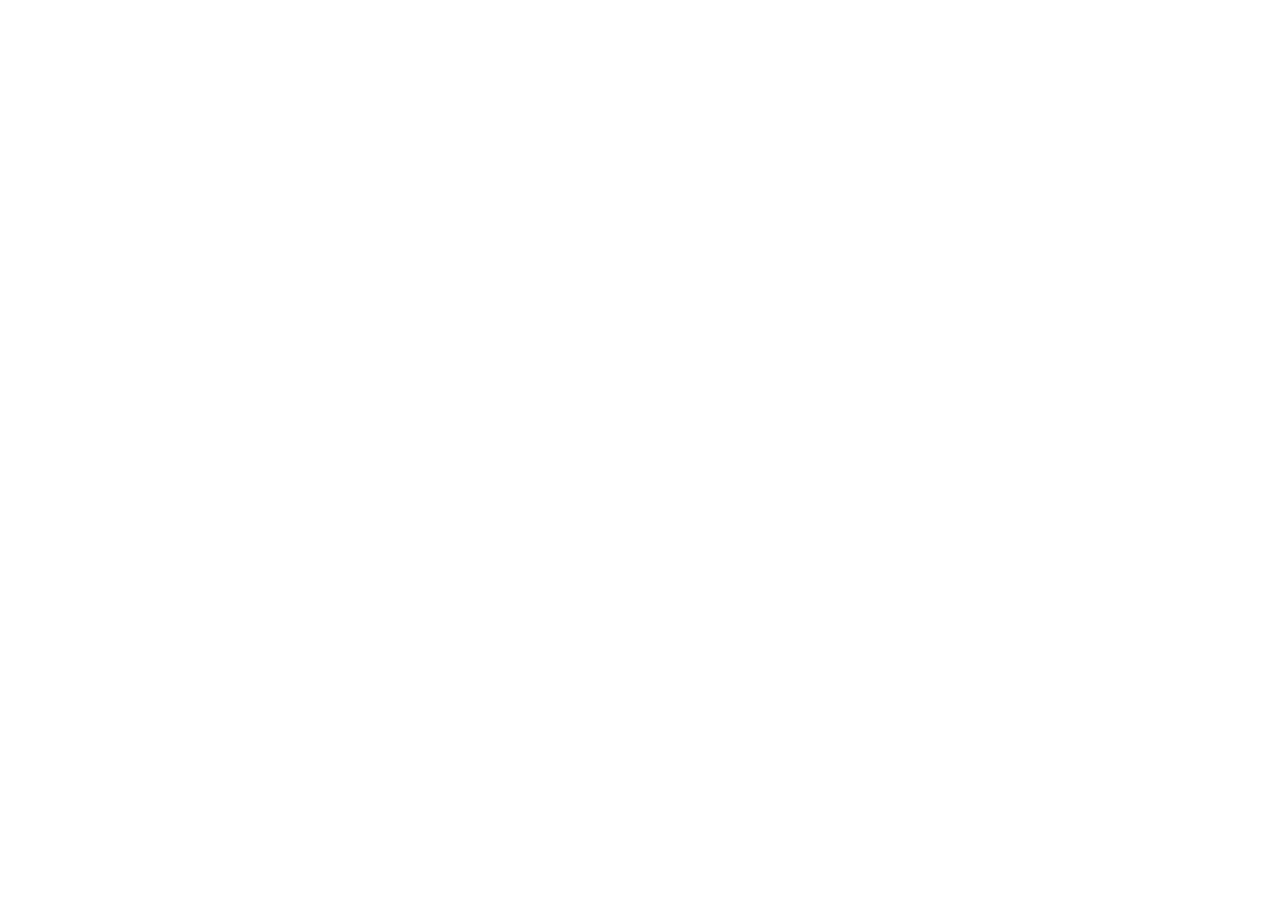
==== index.html @ 8c7d2dc7 "Initial commit" ====
<!DOCTYPE html>
<html lang="ru">
<head>
  <meta charset="UTF-8">
  <meta name="viewport" content="width=device-width, initial-scale=1.0">
  <title>Научиться учиться</title>
</head>
<body>
  <div class="page">

  </div>
</body>
</html>
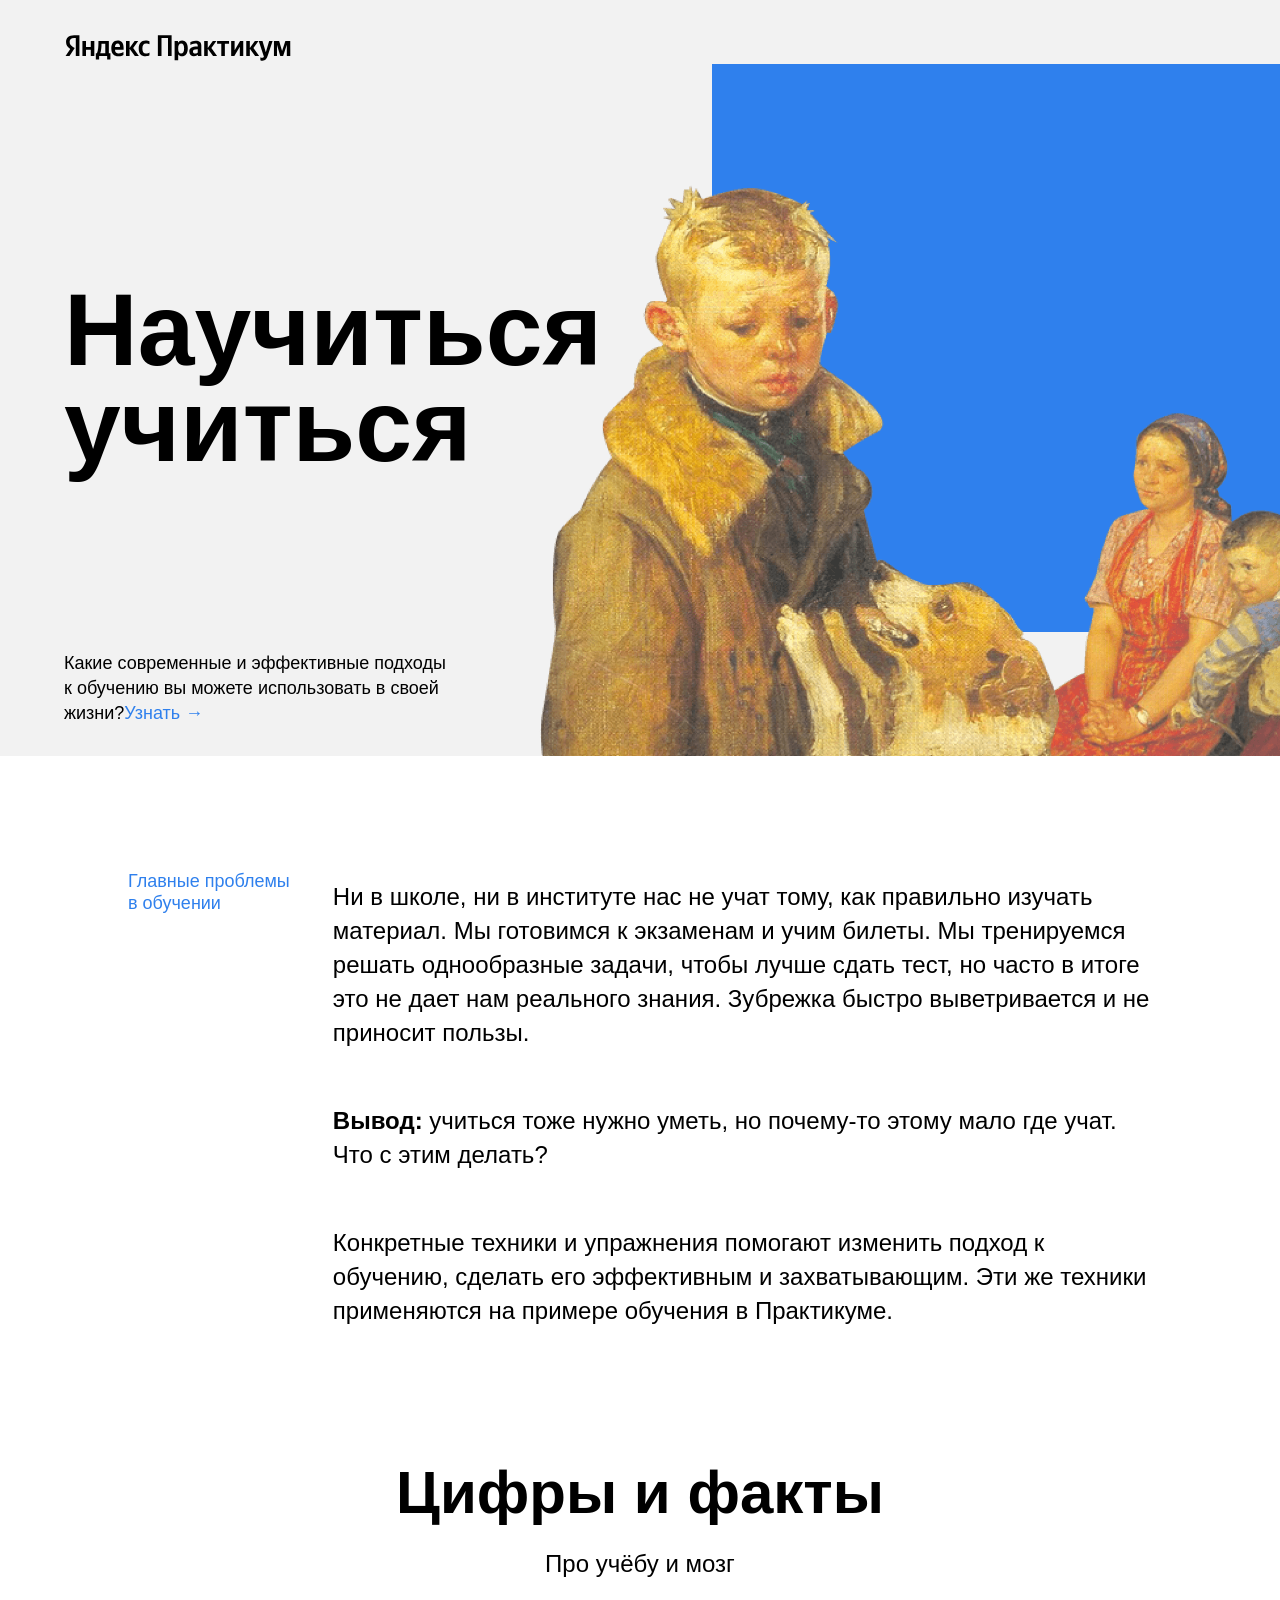
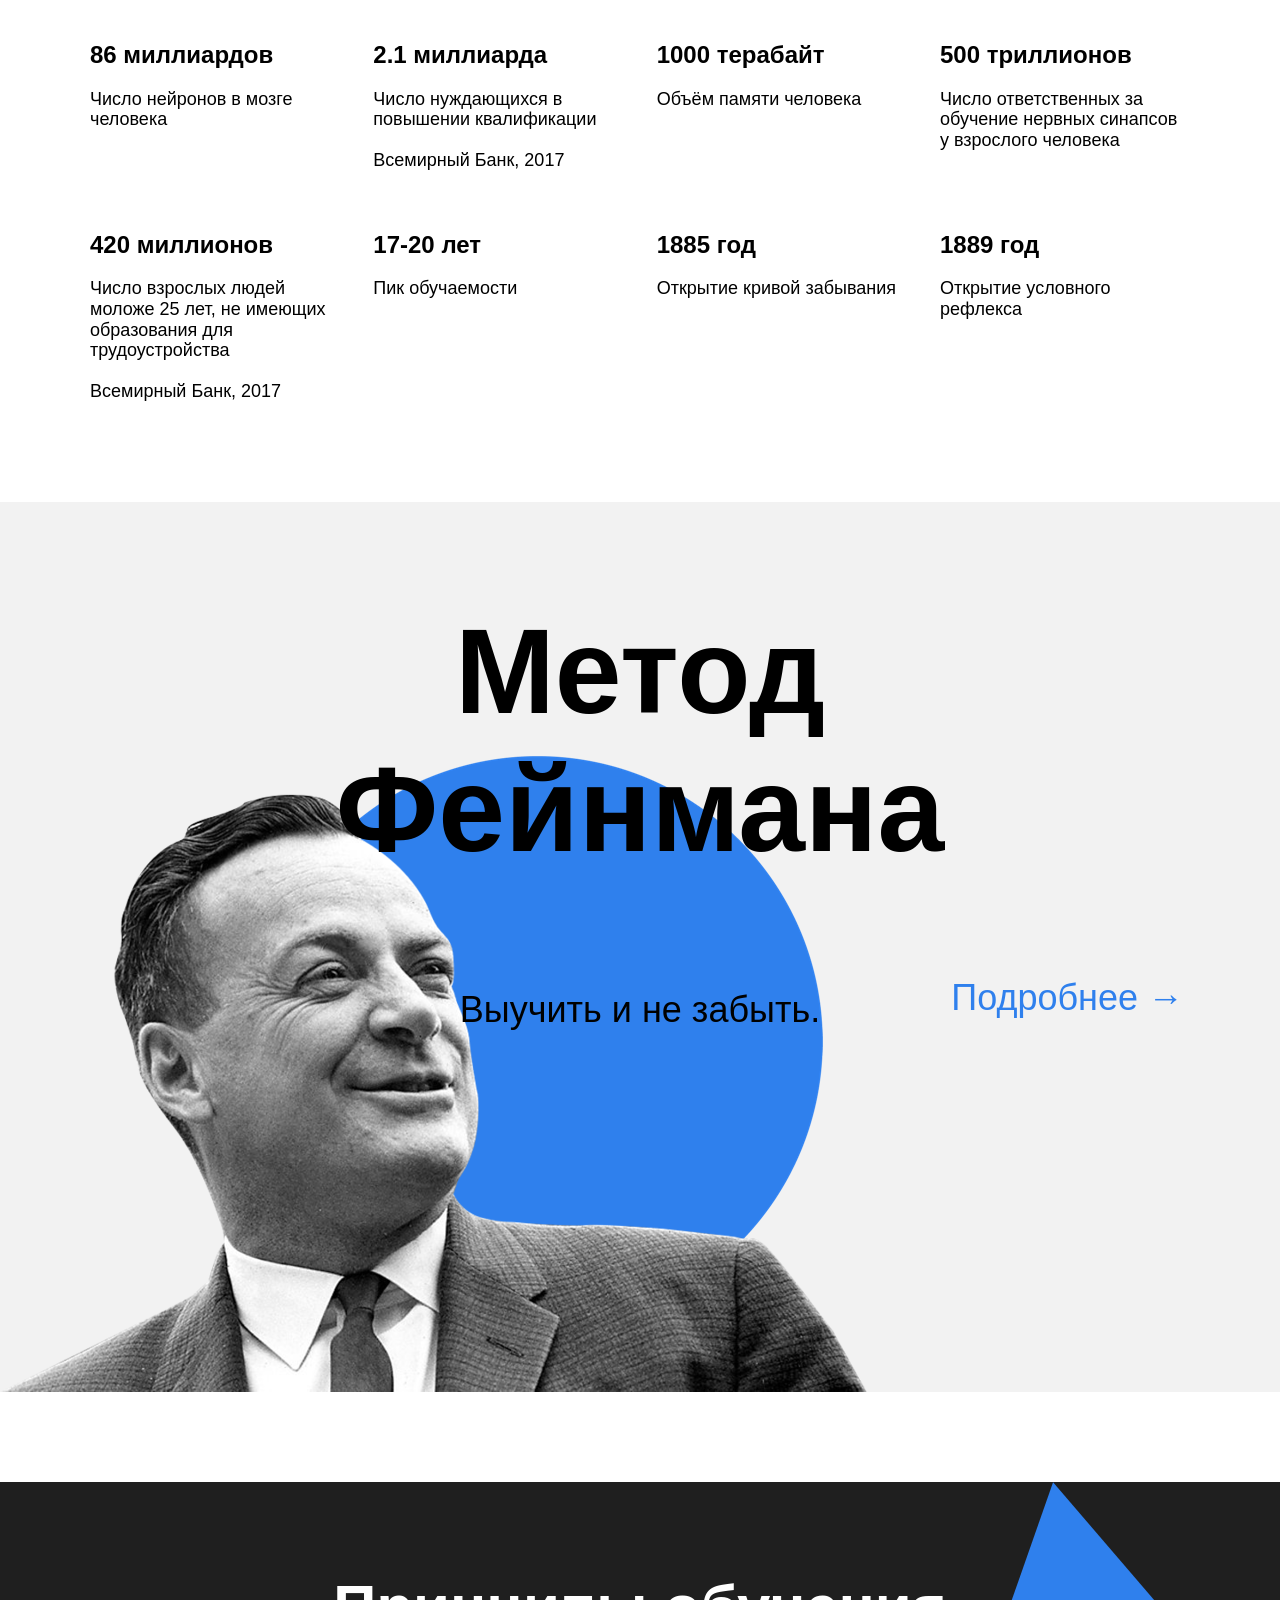
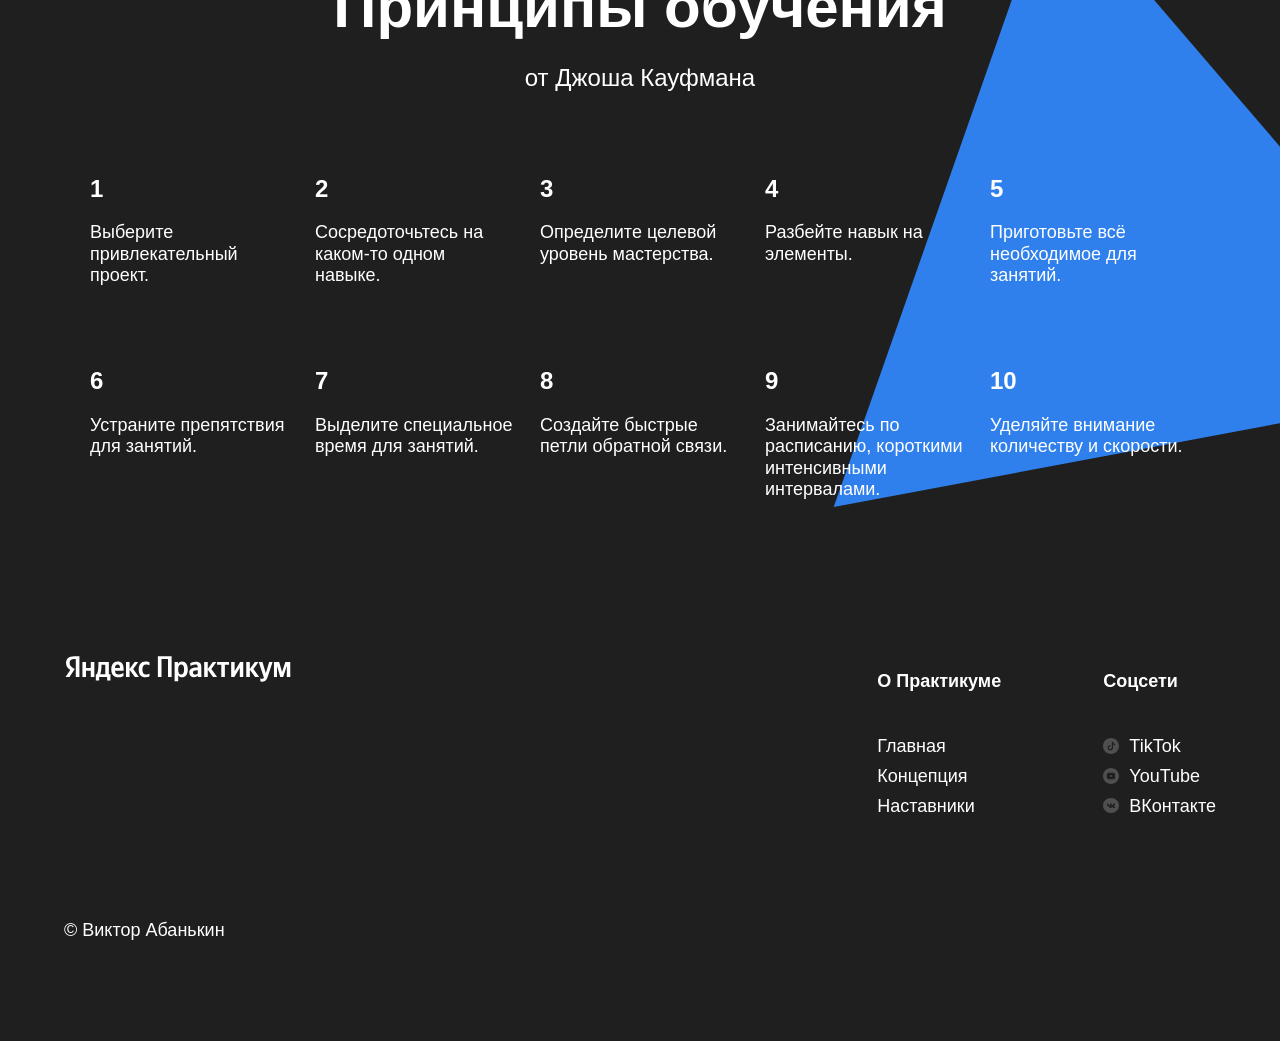
==== commit 2a86cf09: "Project_1" ====
--- a/index.html
+++ b/index.html
@@ -3,11 +3,157 @@
 <head>
   <meta charset="UTF-8">
   <meta name="viewport" content="width=device-width, initial-scale=1.0">
+  <link rel="stylesheet" href="./styles/style.css">
+  <link rel="stylesheet" href="./styles/normalize.css">
   <title>Научиться учиться</title>
 </head>
 <body>
   <div class="page">
-
+    <header class="header">
+      <img class="logo logo__place_header" src="./images/logo_place_header.svg" alt="Яндекс Практикум">
+      <h1 class="header__title"> Научиться учиться</h1>
+      <p class="header__subtitle">Какие современные и эффективные подходы к обучению вы можете использовать в своей жизни?
+      <a class="header__link" href="https://symbl.cc/ru/2192/">Узнать <span>&rarr;</span></a></p>
+      <img class="header__main-illustration" src="./images/header-image.png" alt="Иллюстрация">
+      <div class="header__square-pic"></div>
+    </header>
+    <main class="content">
+      <section class="description">
+        <div class="two-columns">
+          <h2 class="two-columns__brief">Главные проблемы в обучении</h2>
+          <div class="two-columns__main-text">
+            <p class="two-columns__paragraph">Ни в школе, ни в институте нас не учат тому, как правильно изучать материал.
+            Мы готовимся к экзаменам и учим билеты. Мы тренируемся решать однообразные задачи, чтобы лучше сдать тест,
+            но часто в итоге это не дает нам реального знания. Зубрежка быстро выветривается и не приносит пользы.
+            </p>
+            <p class="two-columns__paragraph"><span class="two-columns__span">Вывод:</span> учиться тоже нужно уметь, но
+              почему-то этому мало где учат. Что с этим делать?
+            </p>
+            <p class="two-columns__paragraph">Конкретные техники и упражнения помогают изменить подход к обучению,
+              сделать его эффективным и захватывающим. Эти же техники применяются на примере обучения в Практикуме.
+            </p>
+          </div>
+      </div>
+      </section>
+      <section class="digits">
+          <h2 class="section__title">Цифры и факты</h2>
+          <p class="section__subtitle">Про учёбу и мозг</p>
+          <ul class="table">
+            <li class="table__cell">
+              <h3 class="table__heading">86 миллиардов</h3>
+              <p class="table__text">Число нейронов в мозге человека</p>
+            </li>
+            <li class="table__cell">
+              <h3 class="table__heading">2.1 миллиарда</h3>
+              <p class="table__text">Число нуждающихся в повышении квалификации</p>
+              <p class="table__text">Всемирный Банк, 2017</p>
+            </li>
+            <li class="table__cell">
+              <h3 class="table__heading">1000 терабайт</h3>
+              <p class="table__text">Объём памяти человека</p>
+            </li>
+            <li class="table__cell">
+              <h3 class="table__heading">500 триллионов</h3>
+              <p class="table__text">Число ответственных за обучение нервных синапсов у взрослого человека</p>
+            </li>
+            <li class="table__cell">
+              <h3 class="table__heading">420 миллионов</h3>
+              <p class="table__text">Число взрослых людей моложе 25 лет, не имеющих образования для трудоустройства</p>
+              <p class="table__text">Всемирный Банк, 2017</p>
+            </li>
+            <li class="table__cell">
+              <h3 class="table__heading">17-20 лет</h3>
+              <p class="table__text">Пик обучаемости</p>
+            </li>
+            <li class="table__cell">
+              <h3 class="table__heading">1885 год</h3>
+              <p class="table__text">Открытие кривой забывания</p>
+            </li>
+            <li class="table__cell">
+              <h3 class="table__heading">1889 год</h3>
+              <p class="table__text">Открытие условного рефлекса</p>
+            </li>
+          </ul>
+        </section>
+      <section class="feynman">
+        <h2 class="feynman__title">Метод Фейнмана</h2>
+        <p class="feynman__subtitle">Выучить и не забыть.</p>
+        <a class="feynman__link" href="https://symbl.cc/ru/2192/">Подробнее <span>&rarr;</span></a>
+      </section>
+      <section class="kaufman">
+        <h2 class="section-title section-title__theme_dark">Принципы обучения</h2>
+        <p class="section-subtitle section-subtitle__theme_dark">от Джоша Кауфмана</p>
+      <ul class="table table__theme_dark">
+        <li class="table__cell table__cell_theme_dark">
+          <h4 class="table__heading table__heading_theme_dark">1</h4>
+          <p class="table__text table__text_theme_dark">Выберите привлекательный проект.</p>
+        </li>
+        <li class="table__cell table__cell_theme_dark">
+          <h4 class="table__heading table__heading_theme_dark">2</h4>
+          <p class="table__text table__text_theme_dark">Сосредоточьтесь на каком-то одном навыке.</p>
+        </li>
+        <li class="table__cell table__cell_theme_dark">
+          <h4 class="table__heading table__heading_theme_dark">3</h4>
+          <p class="table__text table__text_theme_dark">Определите целевой уровень мастерства.</p>
+        </li>
+        <li class="table__cell table__cell_theme_dark">
+          <h4 class="table__heading table__heading_theme_dark">4</h4>
+          <p class="table__text table__text_theme_dark">Разбейте навык на элементы.</p>
+        </li>
+        <li class="table__cell table__cell_theme_dark">
+          <h4 class="table__heading table__heading_theme_dark">5</h4>
+          <p class="table__text table__text_theme_dark">Приготовьте всё необходимое для занятий.</p>
+        </li>
+        <li class="tabtable__cellle table__cell_theme_dark">
+          <h4 class="table__heading table__heading_theme_dark">6</h4>
+          <p class="table__text table__text_theme_dark">Устраните препятствия для занятий.</p>
+        </li>
+        <li class="table__cell table__cell_theme_dark">
+          <h4 class="table__heading table__heading_theme_dark">7</h4>
+          <p class="table__text table__text_theme_dark">Выделите специальное время для занятий.</p>
+        </li>
+        <li class="table__cell table__cell_theme_dark">
+          <h4 class="table__heading table__heading_theme_dark">8</h4>
+          <p class="table__text table__text_theme_dark">Создайте быстрые петли обратной связи.</p>
+        </li>
+        <li class="table__cell table__cell_theme_dark">
+          <h4 class="table__heading table__heading_theme_dark">9</h4>
+          <p class="table__text table__text_theme_dark">Занимайтесь по расписанию, короткими интенсивными интервалами.</p>
+        </li>
+        <li class="table__cell table__cell_theme_dark">
+          <h4 class="table__heading table__heading_theme_dark">10</h4>
+          <p class="table__text table__text_theme_dark">Уделяйте внимание количеству и скорости.</p>
+        </li>
+      </ul>
+        <div class="kaufman__triangle"></div>
+      </section>
+    </main>
+    <footer class="footer">
+      <div class="footer__columns">
+       <div class="footer__column footer__column_copyright">
+       <img class="logo logo_place_footer" src="./images/logo_place_footer.svg" alt="Яндекс Практикум">
+       <p class="footer__author">&copy Виктор Абанькин</p></div>
+       <div class="footer__column footer__column_content_info">
+        <h2 class="footer__column-heading">О Практикуме</h2>
+        <nav class="footer__column-links">
+          <a class="footer__column-link" href="#">Главная</a>
+          <a class="footer__column-link" href="#">Концепция</a>
+          <a class="footer__column-link" href="#">Наставники</a>
+        </nav>
+      </div>
+      <div class="footer__column footer__column_content_social">
+        <h2 class="footer__column-heading">Соцсети</h2>
+        <nav class="footer__column-links">
+          <a class="footer__column-link" href="https://www.tiktok.com">
+          <img class="footer__social-icon" src="./tiktok-icon.svg" alt="ТикТок">TikTok</a>
+          <a class="footer__column-link" href="https://www.youtube.com">
+          <img class="footer__social-icon" src="./youtube-icon.svg" alt="Ютьуб">YouTube</a>
+          <a class="footer__column-link" href="https://vk.com">
+          <img class="footer__social-icon" src="./images/vk_color_white.svg" alt="ВКонтакте">ВКонтакте</a>
+        </nav>
+      </div>
+    </div>
+    </footer>
   </div>
 </body>
 </html>
--- a/styles/style.css
+++ b/styles/style.css
@@ -0,0 +1,466 @@
+.page {
+  min-width: 1100px;
+  /* мы ещё не умеем делать мобильную версию сайта, */
+  /* поэтому выше установлена минимальная ширина страницы */
+  max-width: 1600px;
+  /* выше установили ограничение по максимальной ширине */
+  margin: 0 auto;
+  /* выше для экранов больше 1600px отцентрировали весь контент */
+  font-family: 'Helvetica Neue', Arial, sans-serif;
+
+}
+
+/* Header */
+
+.header {
+  height: 100vh;
+  min-height: 600px;
+  max-height: 756px;
+  /* выше установили ограничения для секции */
+  background-color: #f2f2f2;
+  color: #000000;
+  position: relative;
+  display: flex;
+  align-items: center;
+  overflow: hidden;
+
+}
+
+.logo {
+  left: 64px;
+  height: 32px;
+  width: 228px;
+}
+
+/* выше элемент использовали для футера и хедера */
+
+.logo__place_header {
+  position: absolute;
+  top: 30px;
+
+}
+
+.header__title {
+  line-height: 96px;
+  width: 730px;
+  margin-left: 64px;
+  font-size: 102px;
+  font-weight: 600;
+
+
+}
+
+.header__subtitle {
+  line-height: 25px;
+  width: 388px;
+  position: absolute;
+  left: 64px;
+  margin: 0;
+  bottom: 30px;
+  font-size: 18px;
+  font-weight: normal;
+
+}
+
+.header__link {
+  position: absolute;
+  line-height: 25px;
+  font-size: 18px;
+  font-weight: normal;
+  text-decoration: none;
+  color: #2f80ed;
+
+}
+
+
+.header__main-illustration {
+  position: absolute;
+  height: 608px;
+  width: 765px;
+  bottom: 0;
+  right: 0;
+  z-index: 2;
+
+}
+
+/* ниже мы привели пример двух селекторов, чтобы вы вспомнили запись элемента */
+
+.header__square-pic {
+  position: absolute;
+  height: 568px;
+  width: 568px;
+  background-color:#2f80ed;
+  right: 0;
+  bottom: 0;
+  top: 64px;
+
+}
+
+.content {
+  min-height: 784px;
+
+}
+
+/* Section_description */
+
+.description {
+  display: flex;
+  flex-wrap: wrap;
+  justify-content: center;
+  margin-top: 100px;
+
+}
+
+.two-columns {
+  display: flex;
+  flex-direction: row;
+  width: 80%;
+  justify-content: space-between;
+
+}
+
+.two-columns__brief {
+  display: flex;
+  width: 175px;
+  color: #2f80ed;
+  font-size: 18px;
+  line-height: 1.2;
+  font-weight: normal;
+
+}
+
+.two-columns__main-text {
+  display: flex;
+  width: 80%;
+  flex-direction: column;
+
+}
+
+.two-columns__paragraph {
+  font-size: 24px;
+  line-height: 34px;
+  font-weight: normal;
+  margin-bottom: 30px;
+
+}
+
+.two-columns__span {
+  font-weight: 600;
+
+}
+
+/* Section_digits */
+
+.digits {
+  align-items: center;
+  margin-top: 100px;
+
+}
+
+.section__title {
+  font-size: 60px;
+  line-height: 1.15;
+  font-weight: 600;
+  display: flex;
+  justify-content: center;
+  margin-bottom: 20px;
+  margin: auto;
+  width: 60%;
+  text-align: center;
+
+}
+
+.section__subtitle {
+  justify-content: center;
+  font-size: 24px;
+  line-height: 34px;
+  font-weight: normal;
+  display: flex;
+  margin: 20px auto 0;
+  width: 60%;
+  text-align: center;
+
+}
+
+.table {
+  display: flex;
+  flex-wrap: wrap;
+  width: 1100px;
+  margin: 0 auto;
+  padding: 0;
+  list-style-type: none;
+  justify-content: space-between;
+
+}
+
+.table__cell {
+  width: 250px;
+  margin: 0;
+  margin-top: 60px;
+
+}
+
+.table__heading {
+  font-size: 24px;
+  font-weight: 600;
+  margin-bottom: 20px;
+  margin-top: 0;
+  display: flex;
+  flex-wrap: wrap;
+
+}
+
+.table__text {
+  display: flex;
+  flex-wrap: wrap;
+  margin: 0;
+  font-size: 18px;
+  font-weight: normal;
+  margin-top: 20px;
+
+}
+
+/* Section_digits */
+
+.feynman {
+  display: flex;
+  flex-direction: column;
+  margin-top: 100px;
+  position: relative;
+  background-color: #f2f2f2;
+  height: 890px;
+  background-image: url(../images/feynman.png);
+  background-position: left bottom;
+  background-repeat: no-repeat;
+  background-size: 867px 637px;
+  text-align: center;
+  overflow: hidden;
+
+}
+
+/* Section_digits */
+
+.feynman__title {
+  margin: 100px auto 70px;
+  line-height: 1.15;
+  font-size: 120px;
+  font-weight: 600;
+  width: 648px;
+
+}
+
+.feynman__subtitle {
+  line-height: 51px;
+  font-size: 36px;
+  font-weight: normal;
+
+}
+
+.feynman__link {
+  position: absolute;
+  margin-top: 40px;
+  margin-right: 48px;
+  line-height: 51px;
+  font-size: 36px;
+  font-weight: normal;
+  right: 48px;
+  text-decoration: none;
+  color: #2f80ed;
+  top: 430px;
+
+}
+
+.kaufman {
+  background-color: #1f1f1f;
+  z-index: -2;
+  color: white;
+  position: relative;
+  display: flex;
+  flex-direction: column;
+  margin: 0;
+  overflow: hidden;
+  margin-top: 90px;
+
+}
+
+.section-title__theme_dark {
+  width: 60%;
+  display: flex;
+  font-size: 60px;
+  line-height: 1.15;
+  font-weight: 600;
+  justify-content: center;
+  margin: auto;
+  margin-top: 90px;
+
+}
+
+.section-subtitle__theme_dark {
+  margin-bottom: 80px;
+  width: 60%;
+  justify-content: center;
+  font-size: 24px;
+  line-height: 34px;
+  font-weight: normal;
+  display: flex;
+  margin: 20px auto 0;
+  text-align: center;
+
+}
+
+.table__theme_dark {
+  display: flex;
+  flex-wrap: wrap;
+  justify-content: space-between;
+  list-style-type: none;
+  width: 1100px;
+  margin: 0 auto;
+  padding: 0;
+  margin-bottom: 90px;
+
+}
+
+/* и элемента с модификатором вида ключ-значение */
+
+.table__cell_theme_dark {
+  width: 200px;
+  color: white;
+  margin: 0;
+  margin-top: 80px;
+  flex-wrap: wrap;
+  justify-content: space-between;
+
+}
+
+.table__heading_theme_dark {
+  font-size: 24px;
+  line-height: 1.15;
+  font-weight: 600;
+  margin: 0;
+  display: flex;
+  flex-wrap: wrap;
+
+}
+
+.table__text_theme_dark {
+  display: flex;
+  flex-wrap: wrap;
+  line-height: 1.2;
+  margin: 0;
+  font-size: 18px;
+  font-weight: normal;
+  margin-top: 20px;
+
+}
+
+.kaufman__triangle {
+  position: absolute;
+  right: -210px;
+  background-image: url(../images/kaufman-triangle.svg);
+  background-size: 877px 877px;
+  top: 0;
+  height: 877px;
+  width: 877px;
+  z-index: -1;
+
+}
+
+/* Section_footer */
+
+.footer {
+  display: flex;
+  padding-top: 60px;
+  padding-bottom: 40px;
+  background-color: #1f1f1f;
+  color: white;
+  min-height: 350px;
+
+
+}
+
+.footer__columns {
+  display: flex;
+  width: 90%;
+  margin: 0 auto;
+  justify-content: space-between;
+
+}
+
+
+.footer__column_copyright {
+  display: flex;
+  flex-direction: column;
+  justify-content: space-between;
+  flex-basis: 711px;
+
+}
+
+.logo_place_footer {
+  top: 60px;
+
+}
+
+.footer__author {
+  line-height: 25px;
+  font-size: 18px;
+  font-weight: normal;
+  margin-bottom: 58px;
+
+}
+
+
+.footer__column_content_info {
+display: flex;
+flex-direction: column;
+margin: 0;
+
+}
+
+.footer__column-heading {
+  display: flex;
+  flex-direction: column;
+  line-height: 30px;
+  font-size: 18px;
+  font-weight: 600;
+  text-decoration: none;
+  color: white;
+
+}
+
+
+.footer__column-links {
+  display: flex;
+  flex-direction: column;
+  margin: 20px 0 16px;
+
+}
+
+
+.footer__column_content_social {
+  display: flex;
+  flex-direction: column;
+  margin: 0;
+
+}
+
+
+.footer__column-link {
+  text-decoration: none;
+  color: white;
+  display: flex;
+  line-height: 30px;
+  font-size: 18px;
+  font-weight: normal;
+  margin: 0;
+
+}
+
+.footer__social-icon {
+  margin: 0;
+  margin-right: 10px;
+
+}
+
+
+
+
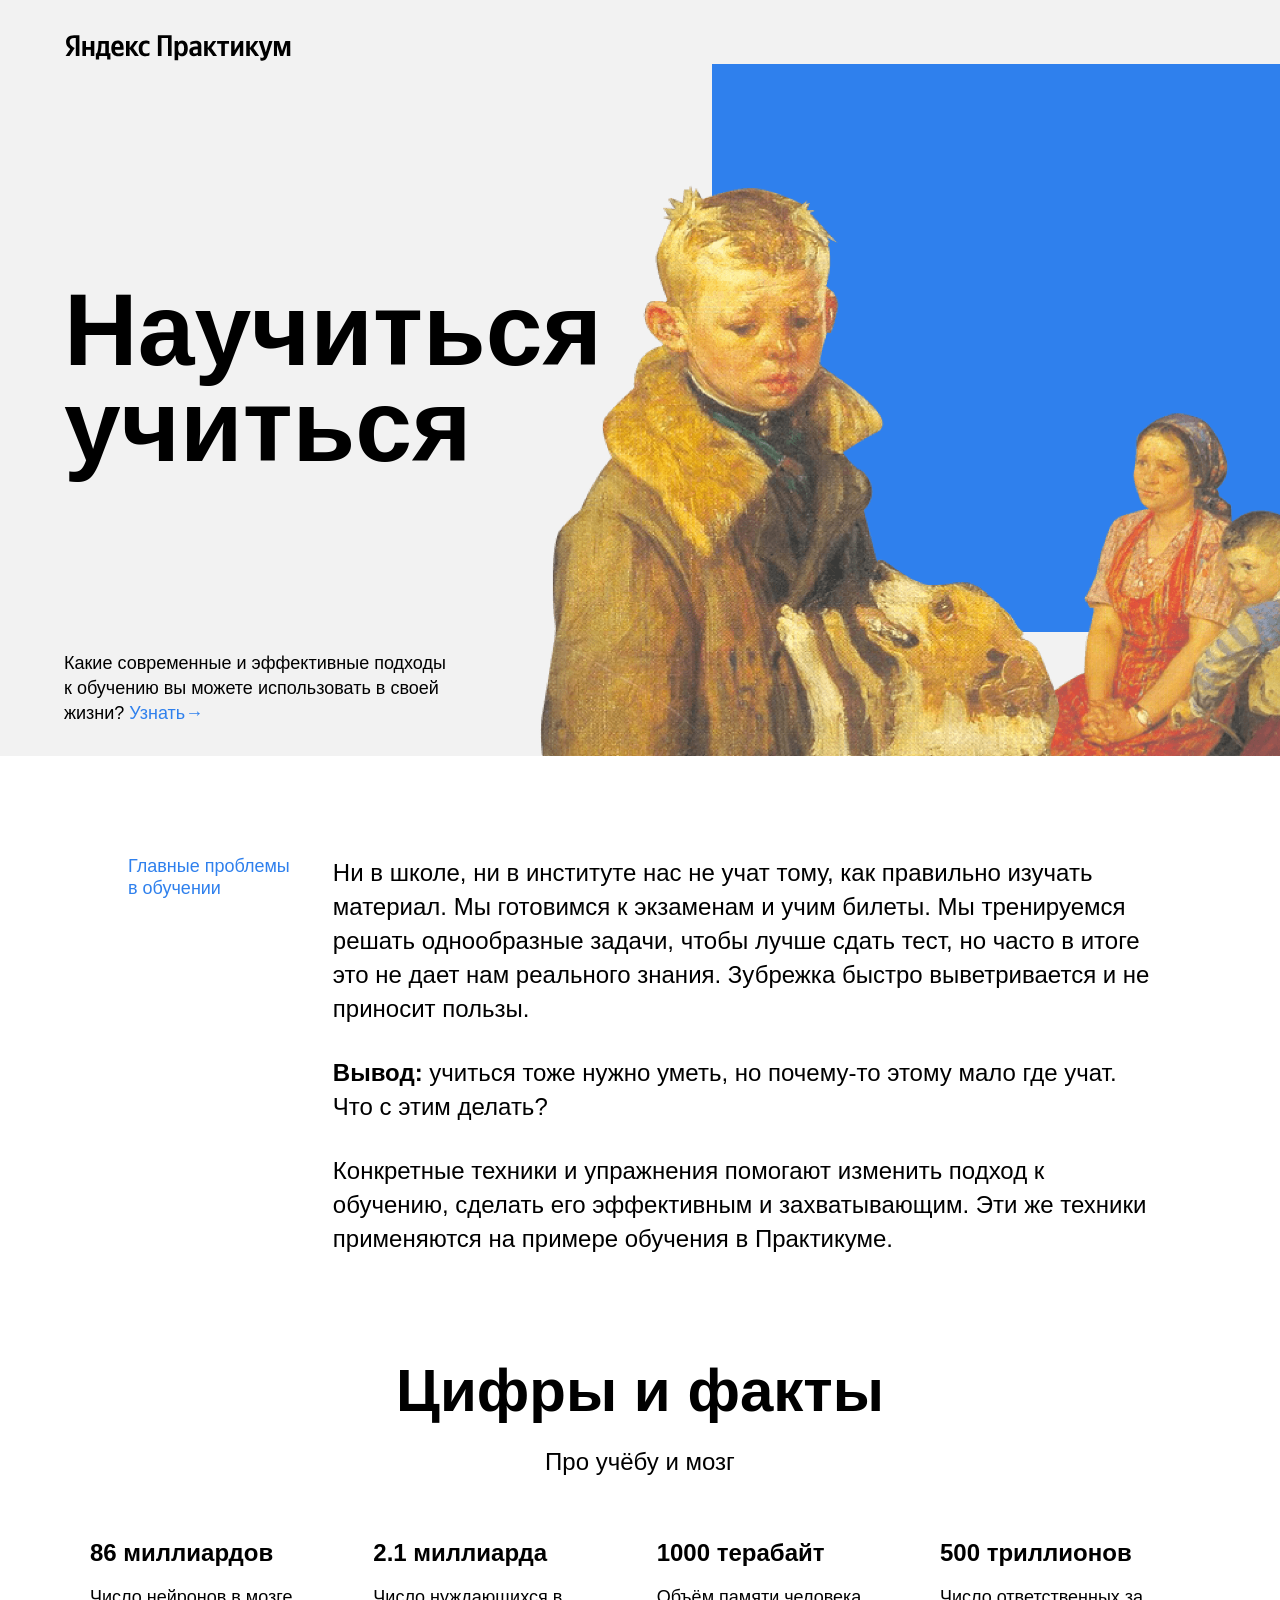
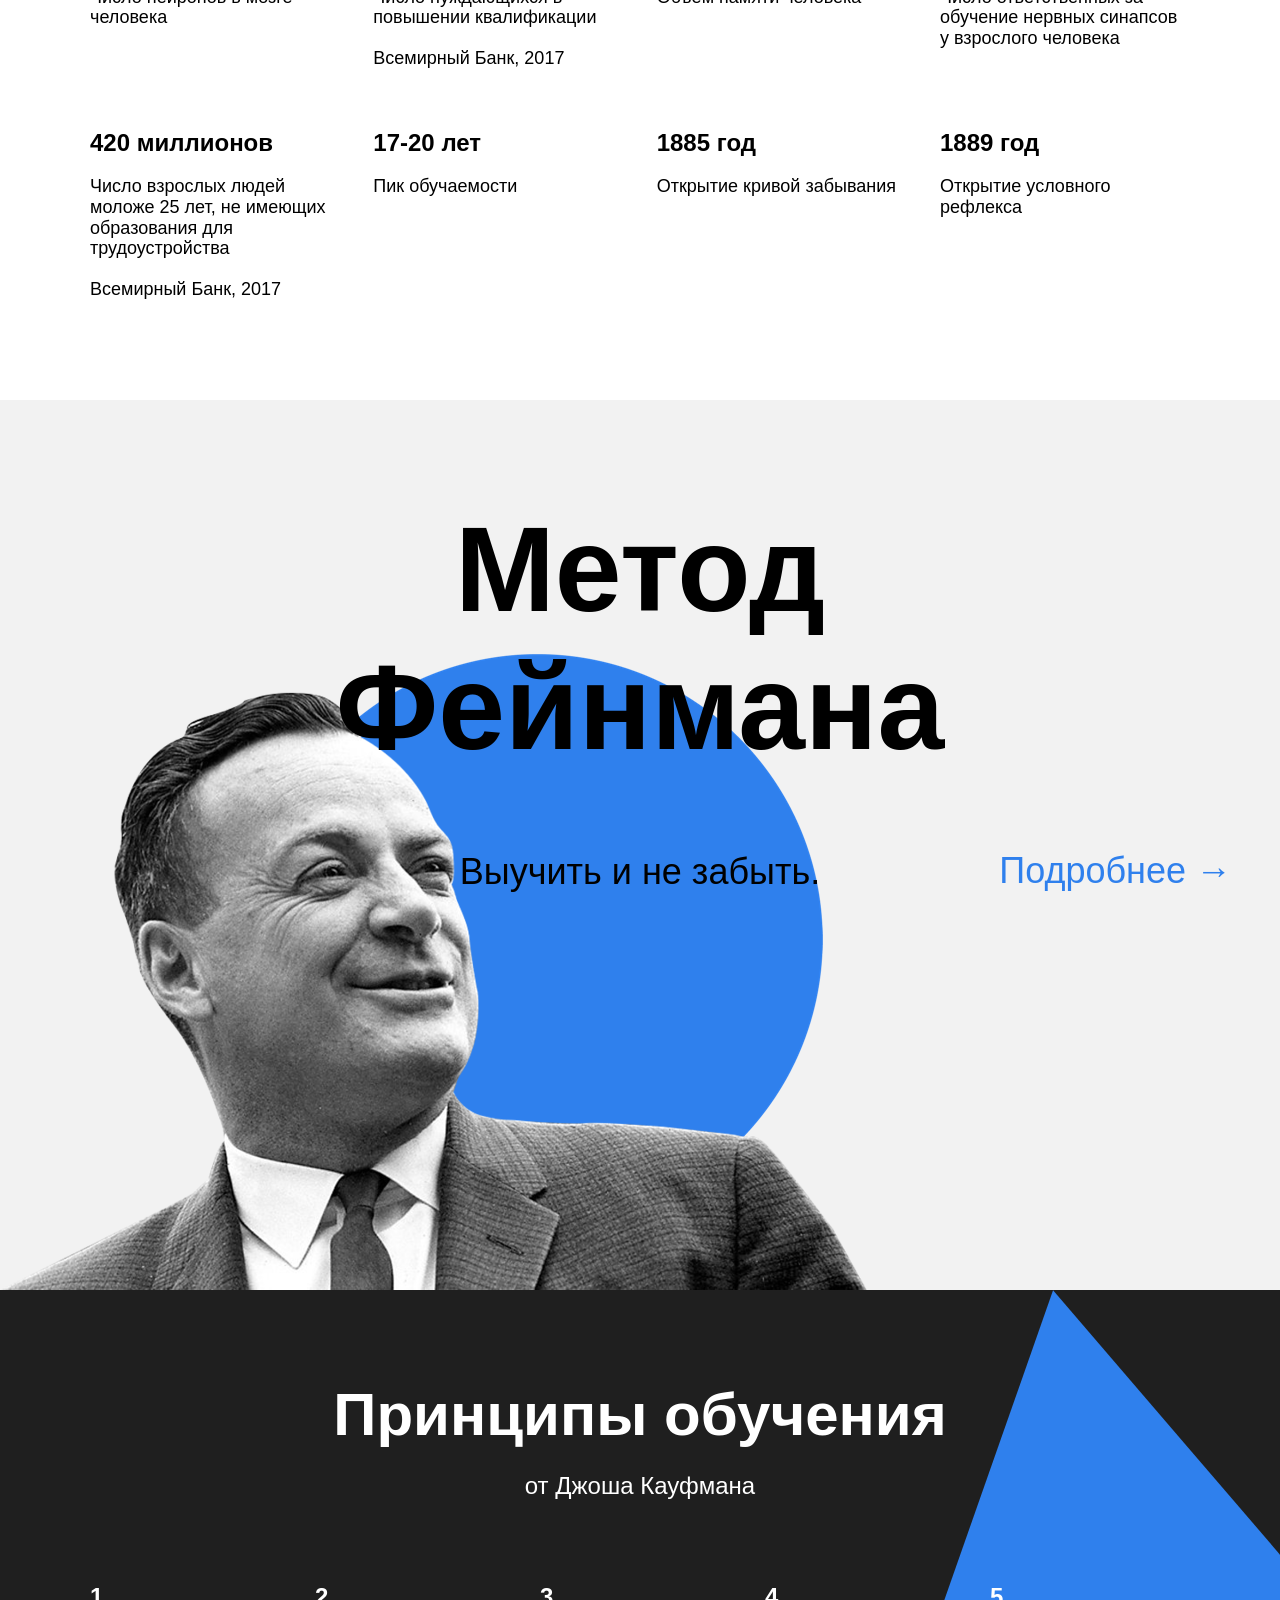
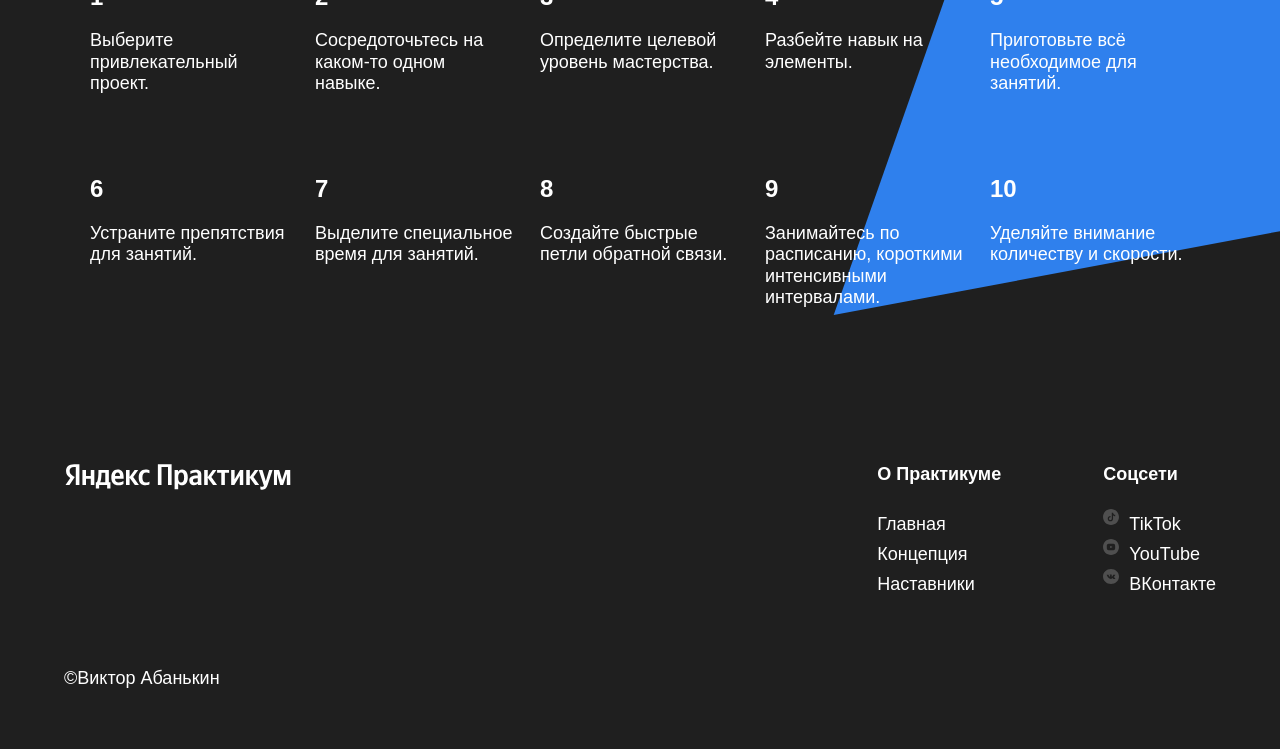
==== commit d63e95a2: "С учетом правок" ====
--- a/index.html
+++ b/index.html
@@ -3,41 +3,41 @@
 <head>
   <meta charset="UTF-8">
   <meta name="viewport" content="width=device-width, initial-scale=1.0">
+   <link rel="stylesheet" href="./styles/normalize.css">
   <link rel="stylesheet" href="./styles/style.css">
-  <link rel="stylesheet" href="./styles/normalize.css">
   <title>Научиться учиться</title>
 </head>
 <body>
   <div class="page">
     <header class="header">
-      <img class="logo logo__place_header" src="./images/logo_place_header.svg" alt="Яндекс Практикум">
+      <img class="logo logo_place_header" src="./images/logo/logo_place_header.svg" alt="Яндекс Практикум">
       <h1 class="header__title"> Научиться учиться</h1>
       <p class="header__subtitle">Какие современные и эффективные подходы к обучению вы можете использовать в своей жизни?
-      <a class="header__link" href="https://symbl.cc/ru/2192/">Узнать <span>&rarr;</span></a></p>
+      <a class="header__link" href="https://symbl.cc/ru/2192/">Узнать&rarr;</a></p>
       <img class="header__main-illustration" src="./images/header-image.png" alt="Иллюстрация">
       <div class="header__square-pic"></div>
     </header>
     <main class="content">
       <section class="description">
-        <div class="two-columns">
+        <article class="two-columns">
           <h2 class="two-columns__brief">Главные проблемы в обучении</h2>
           <div class="two-columns__main-text">
             <p class="two-columns__paragraph">Ни в школе, ни в институте нас не учат тому, как правильно изучать материал.
             Мы готовимся к экзаменам и учим билеты. Мы тренируемся решать однообразные задачи, чтобы лучше сдать тест,
             но часто в итоге это не дает нам реального знания. Зубрежка быстро выветривается и не приносит пользы.
             </p>
-            <p class="two-columns__paragraph"><span class="two-columns__span">Вывод:</span> учиться тоже нужно уметь, но
+            <p class="two-columns__paragraph"><span class="two-columns__span-accent">Вывод:</span> учиться тоже нужно уметь, но
               почему-то этому мало где учат. Что с этим делать?
             </p>
             <p class="two-columns__paragraph">Конкретные техники и упражнения помогают изменить подход к обучению,
               сделать его эффективным и захватывающим. Эти же техники применяются на примере обучения в Практикуме.
             </p>
           </div>
-      </div>
+        </article>
       </section>
       <section class="digits">
-          <h2 class="section__title">Цифры и факты</h2>
-          <p class="section__subtitle">Про учёбу и мозг</p>
+          <h2 class="digits__section-title">Цифры и факты</h2>
+          <p class="digits__section-subtitle">Про учёбу и мозг</p>
           <ul class="table">
             <li class="table__cell">
               <h3 class="table__heading">86 миллиардов</h3>
@@ -78,51 +78,51 @@
       <section class="feynman">
         <h2 class="feynman__title">Метод Фейнмана</h2>
         <p class="feynman__subtitle">Выучить и не забыть.</p>
-        <a class="feynman__link" href="https://symbl.cc/ru/2192/">Подробнее <span>&rarr;</span></a>
+        <a class="feynman__link" href="https://symbl.cc/ru/2192/">Подробнее &rarr;</a>
       </section>
       <section class="kaufman">
-        <h2 class="section-title section-title__theme_dark">Принципы обучения</h2>
-        <p class="section-subtitle section-subtitle__theme_dark">от Джоша Кауфмана</p>
-      <ul class="table table__theme_dark">
-        <li class="table__cell table__cell_theme_dark">
-          <h4 class="table__heading table__heading_theme_dark">1</h4>
-          <p class="table__text table__text_theme_dark">Выберите привлекательный проект.</p>
+        <h2 class="section-title section-title_theme_dark">Принципы обучения</h2>
+        <p class="section-subtitle section-subtitle_theme_dark">от Джоша Кауфмана</p>
+      <ul class="table table_theme_dark">
+        <li class="table_cell table_cell_theme_dark">
+          <h3 class="table_heading table_heading_theme_dark">1</h3>
+          <p class="table_text table_text_theme_dark">Выберите привлекательный проект.</p>
         </li>
-        <li class="table__cell table__cell_theme_dark">
-          <h4 class="table__heading table__heading_theme_dark">2</h4>
-          <p class="table__text table__text_theme_dark">Сосредоточьтесь на каком-то одном навыке.</p>
+        <li class="table_cell table_cell_theme_dark">
+          <h3 class="table_heading table_heading_theme_dark">2</h3>
+          <p class="table_text table_text_theme_dark">Сосредоточьтесь на каком-то одном навыке.</p>
         </li>
-        <li class="table__cell table__cell_theme_dark">
-          <h4 class="table__heading table__heading_theme_dark">3</h4>
-          <p class="table__text table__text_theme_dark">Определите целевой уровень мастерства.</p>
+        <li class="table_cell table_cell_theme_dark">
+          <h3 class="table_heading table_heading_theme_dark">3</h3>
+          <p class="table_text table_text_theme_dark">Определите целевой уровень мастерства.</p>
         </li>
-        <li class="table__cell table__cell_theme_dark">
-          <h4 class="table__heading table__heading_theme_dark">4</h4>
-          <p class="table__text table__text_theme_dark">Разбейте навык на элементы.</p>
+        <li class="table_cell table_cell_theme_dark">
+          <h3 class="table_heading table_heading_theme_dark">4</h3>
+          <p class="table_text table_text_theme_dark">Разбейте навык на элементы.</p>
         </li>
-        <li class="table__cell table__cell_theme_dark">
-          <h4 class="table__heading table__heading_theme_dark">5</h4>
-          <p class="table__text table__text_theme_dark">Приготовьте всё необходимое для занятий.</p>
+        <li class="table_cell table_cell_theme_dark">
+          <h3 class="table_heading table_heading_theme_dark">5</h3>
+          <p class="table_text table_text_theme_dark">Приготовьте всё необходимое для занятий.</p>
         </li>
-        <li class="tabtable__cellle table__cell_theme_dark">
-          <h4 class="table__heading table__heading_theme_dark">6</h4>
-          <p class="table__text table__text_theme_dark">Устраните препятствия для занятий.</p>
+        <li class="tabtable_cellle table_cell_theme_dark">
+          <h3 class="table_heading table_heading_theme_dark">6</h3>
+          <p class="table_text table_text_theme_dark">Устраните препятствия для занятий.</p>
         </li>
-        <li class="table__cell table__cell_theme_dark">
-          <h4 class="table__heading table__heading_theme_dark">7</h4>
-          <p class="table__text table__text_theme_dark">Выделите специальное время для занятий.</p>
+        <li class="table_cell table_cell_theme_dark">
+          <h3 class="table_heading table_heading_theme_dark">7</h3>
+          <p class="table_text table_text_theme_dark">Выделите специальное время для занятий.</p>
         </li>
-        <li class="table__cell table__cell_theme_dark">
-          <h4 class="table__heading table__heading_theme_dark">8</h4>
-          <p class="table__text table__text_theme_dark">Создайте быстрые петли обратной связи.</p>
+        <li class="table_cell table_cell_theme_dark">
+          <h3 class="table_heading table_heading_theme_dark">8</h3>
+          <p class="table_text table_text_theme_dark">Создайте быстрые петли обратной связи.</p>
         </li>
-        <li class="table__cell table__cell_theme_dark">
-          <h4 class="table__heading table__heading_theme_dark">9</h4>
-          <p class="table__text table__text_theme_dark">Занимайтесь по расписанию, короткими интенсивными интервалами.</p>
+        <li class="table_cell table_cell_theme_dark">
+          <h3 class="table_heading table_heading_theme_dark">9</h3>
+          <p class="table_text table_text_theme_dark">Занимайтесь по расписанию, короткими интенсивными интервалами.</p>
         </li>
-        <li class="table__cell table__cell_theme_dark">
-          <h4 class="table__heading table__heading_theme_dark">10</h4>
-          <p class="table__text table__text_theme_dark">Уделяйте внимание количеству и скорости.</p>
+        <li class="table_cell table_cell_theme_dark">
+          <h3 class="table_heading table_heading_theme_dark">10</h3>
+          <p class="table_text table_text_theme_dark">Уделяйте внимание количеству и скорости.</p>
         </li>
       </ul>
         <div class="kaufman__triangle"></div>
@@ -130,9 +130,9 @@
     </main>
     <footer class="footer">
       <div class="footer__columns">
-       <div class="footer__column footer__column_copyright">
-       <img class="logo logo_place_footer" src="./images/logo_place_footer.svg" alt="Яндекс Практикум">
-       <p class="footer__author">&copy Виктор Абанькин</p></div>
+       <div class="footer__column footer__column_content_copyright">
+       <img class="logo logo_place_footer" src="./images/logo/logo_place_footer.svg" alt="Яндекс Практикум">
+       <p class="footer__author">&copy;Виктор Абанькин</p></div>
        <div class="footer__column footer__column_content_info">
         <h2 class="footer__column-heading">О Практикуме</h2>
         <nav class="footer__column-links">
@@ -145,9 +145,9 @@
         <h2 class="footer__column-heading">Соцсети</h2>
         <nav class="footer__column-links">
           <a class="footer__column-link" href="https://www.tiktok.com">
-          <img class="footer__social-icon" src="./tiktok-icon.svg" alt="ТикТок">TikTok</a>
+          <img class="footer__social-icon" src="./images/tiktok-icon.svg" alt="ТикТок">TikTok</a>
           <a class="footer__column-link" href="https://www.youtube.com">
-          <img class="footer__social-icon" src="./youtube-icon.svg" alt="Ютьуб">YouTube</a>
+          <img class="footer__social-icon" src="./images/youtube-icon.svg" alt="Ютьуб">YouTube</a>
           <a class="footer__column-link" href="https://vk.com">
           <img class="footer__social-icon" src="./images/vk_color_white.svg" alt="ВКонтакте">ВКонтакте</a>
         </nav>
--- a/styles/style.css
+++ b/styles/style.css
@@ -21,32 +21,33 @@
   color: #000000;
   position: relative;
   display: flex;
-  align-items: center;
+  flex-direction: column;
   overflow: hidden;
+  justify-content: center;
 
 }
 
 .logo {
-  left: 64px;
   height: 32px;
   width: 228px;
 }
 
 /* выше элемент использовали для футера и хедера */
 
-.logo__place_header {
-  position: absolute;
-  top: 30px;
+.logo_place_header {
+  position: absolute;
+  margin: 30px 0 0 64px;
+  top: 0;
 
 }
 
 .header__title {
   line-height: 96px;
   width: 730px;
-  margin-left: 64px;
+  margin: 0 0 0 64px;
   font-size: 102px;
   font-weight: 600;
-
+  z-index: 10;
 
 }
 
@@ -63,7 +64,6 @@
 }
 
 .header__link {
-  position: absolute;
   line-height: 25px;
   font-size: 18px;
   font-weight: normal;
@@ -96,11 +96,6 @@
 
 }
 
-.content {
-  min-height: 784px;
-
-}
-
 /* Section_description */
 
 .description {
@@ -126,6 +121,7 @@
   font-size: 18px;
   line-height: 1.2;
   font-weight: normal;
+  margin: 0;
 
 }
 
@@ -140,11 +136,18 @@
   font-size: 24px;
   line-height: 34px;
   font-weight: normal;
-  margin-bottom: 30px;
-
-}
-
-.two-columns__span {
+  margin: 0 0 30px 0;
+  min-width: 784px;
+
+}
+
+.two-columns__paragraph:last-child {
+margin: 0;
+
+}
+
+
+.two-columns__span-accent {
   font-weight: 600;
 
 }
@@ -157,7 +160,7 @@
 
 }
 
-.section__title {
+.digits__section-title {
   font-size: 60px;
   line-height: 1.15;
   font-weight: 600;
@@ -170,7 +173,7 @@
 
 }
 
-.section__subtitle {
+.digits__section-subtitle {
   justify-content: center;
   font-size: 24px;
   line-height: 34px;
@@ -228,7 +231,7 @@
   margin-top: 100px;
   position: relative;
   background-color: #f2f2f2;
-  height: 890px;
+  min-height: 890px;
   background-image: url(../images/feynman.png);
   background-position: left bottom;
   background-repeat: no-repeat;
@@ -253,20 +256,19 @@
   line-height: 51px;
   font-size: 36px;
   font-weight: normal;
+  margin: 0;
 
 }
 
 .feynman__link {
   position: absolute;
-  margin-top: 40px;
-  margin-right: 48px;
   line-height: 51px;
   font-size: 36px;
   font-weight: normal;
   right: 48px;
   text-decoration: none;
   color: #2f80ed;
-  top: 430px;
+  top: 50%;
 
 }
 
@@ -279,11 +281,11 @@
   flex-direction: column;
   margin: 0;
   overflow: hidden;
-  margin-top: 90px;
-
-}
-
-.section-title__theme_dark {
+  z-index: 0;
+
+}
+
+.section-title_theme_dark {
   width: 60%;
   display: flex;
   font-size: 60px;
@@ -295,7 +297,7 @@
 
 }
 
-.section-subtitle__theme_dark {
+.section-subtitle_theme_dark {
   margin-bottom: 80px;
   width: 60%;
   justify-content: center;
@@ -308,7 +310,7 @@
 
 }
 
-.table__theme_dark {
+.table_theme_dark {
   display: flex;
   flex-wrap: wrap;
   justify-content: space-between;
@@ -322,7 +324,7 @@
 
 /* и элемента с модификатором вида ключ-значение */
 
-.table__cell_theme_dark {
+.table_cell_theme_dark {
   width: 200px;
   color: white;
   margin: 0;
@@ -332,7 +334,7 @@
 
 }
 
-.table__heading_theme_dark {
+.table_heading_theme_dark {
   font-size: 24px;
   line-height: 1.15;
   font-weight: 600;
@@ -342,7 +344,7 @@
 
 }
 
-.table__text_theme_dark {
+.table_text_theme_dark {
   display: flex;
   flex-wrap: wrap;
   line-height: 1.2;
@@ -374,6 +376,7 @@
   background-color: #1f1f1f;
   color: white;
   min-height: 350px;
+  box-sizing: border-box;
 
 
 }
@@ -387,16 +390,11 @@
 }
 
 
-.footer__column_copyright {
+.footer__column_content_copyright {
   display: flex;
   flex-direction: column;
   justify-content: space-between;
   flex-basis: 711px;
-
-}
-
-.logo_place_footer {
-  top: 60px;
 
 }
 
@@ -404,7 +402,7 @@
   line-height: 25px;
   font-size: 18px;
   font-weight: normal;
-  margin-bottom: 58px;
+  margin: 18px 0 18px;
 
 }
 
@@ -424,6 +422,7 @@
   font-weight: 600;
   text-decoration: none;
   color: white;
+  margin: 0;
 
 }
 
@@ -458,9 +457,11 @@
 .footer__social-icon {
   margin: 0;
   margin-right: 10px;
-
-}
-
-
-
-
+  width: 16px;
+  height: 16px;
+
+}
+
+
+
+
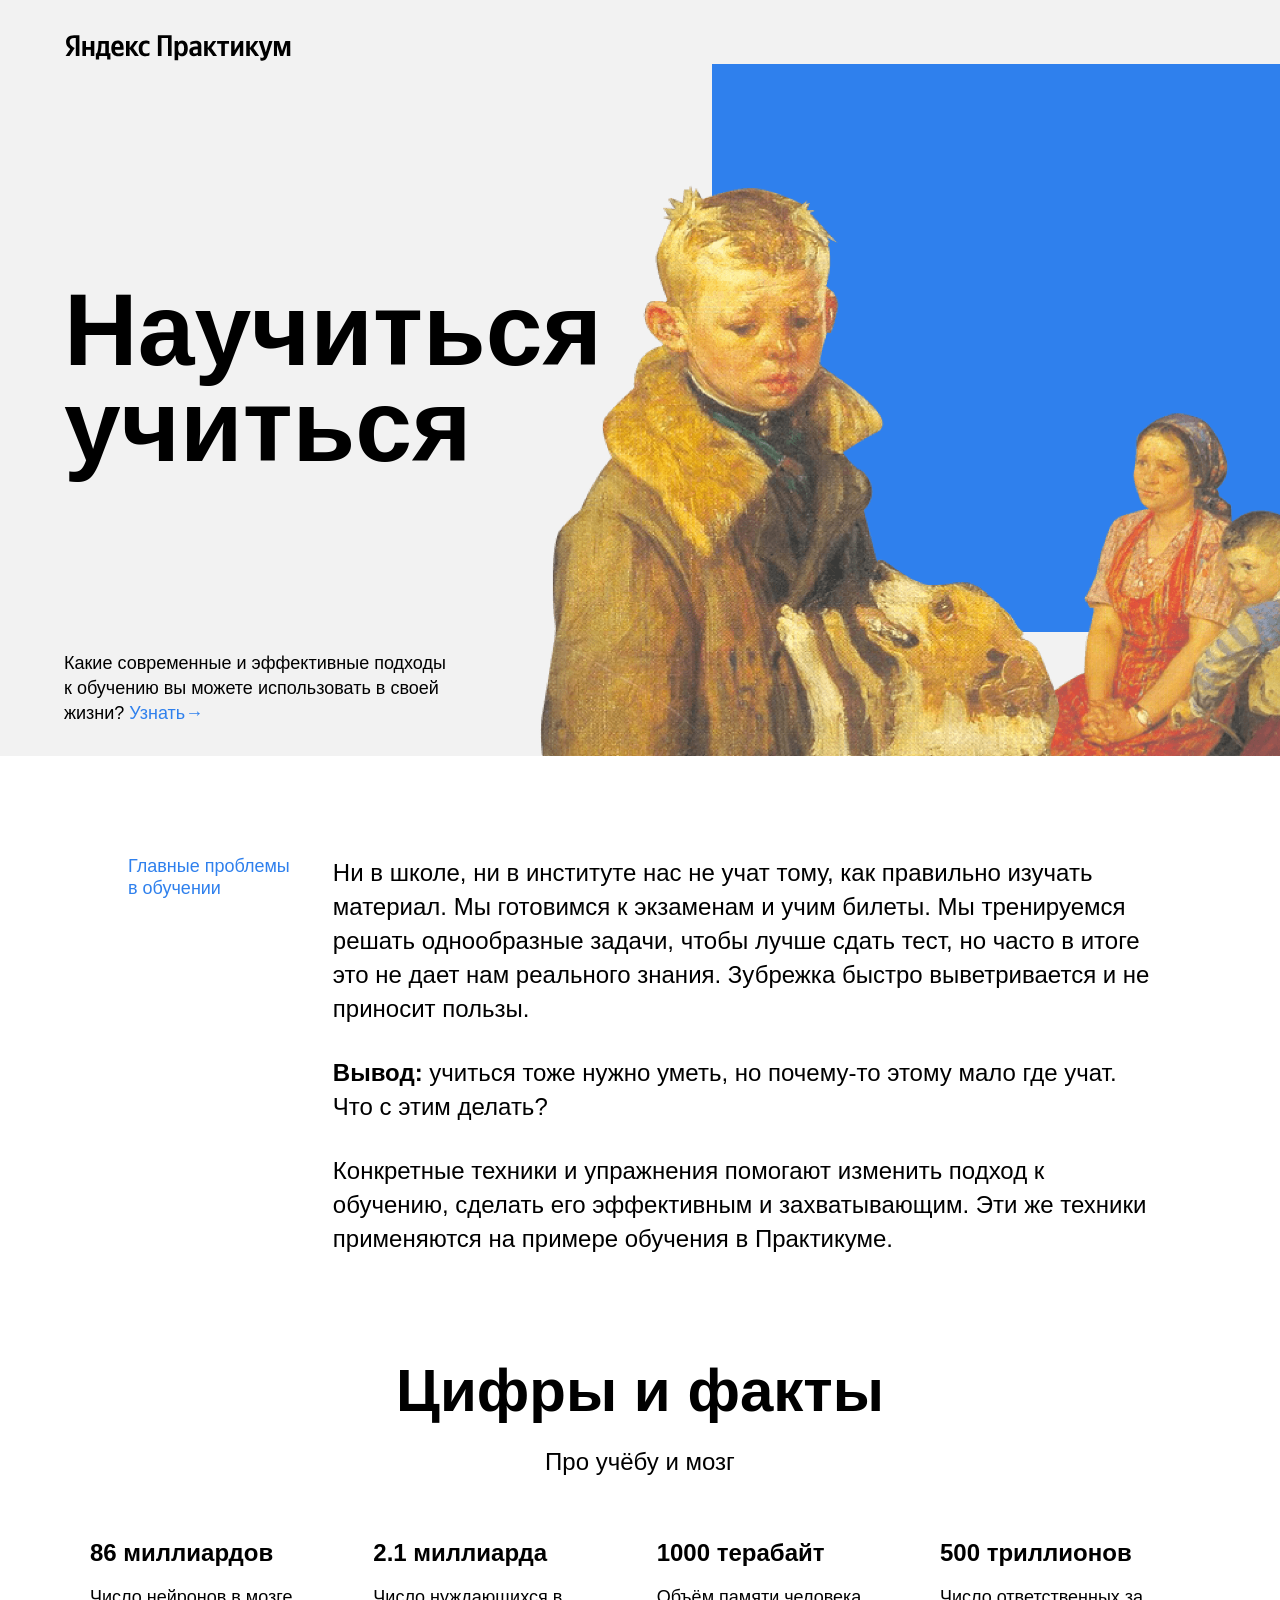
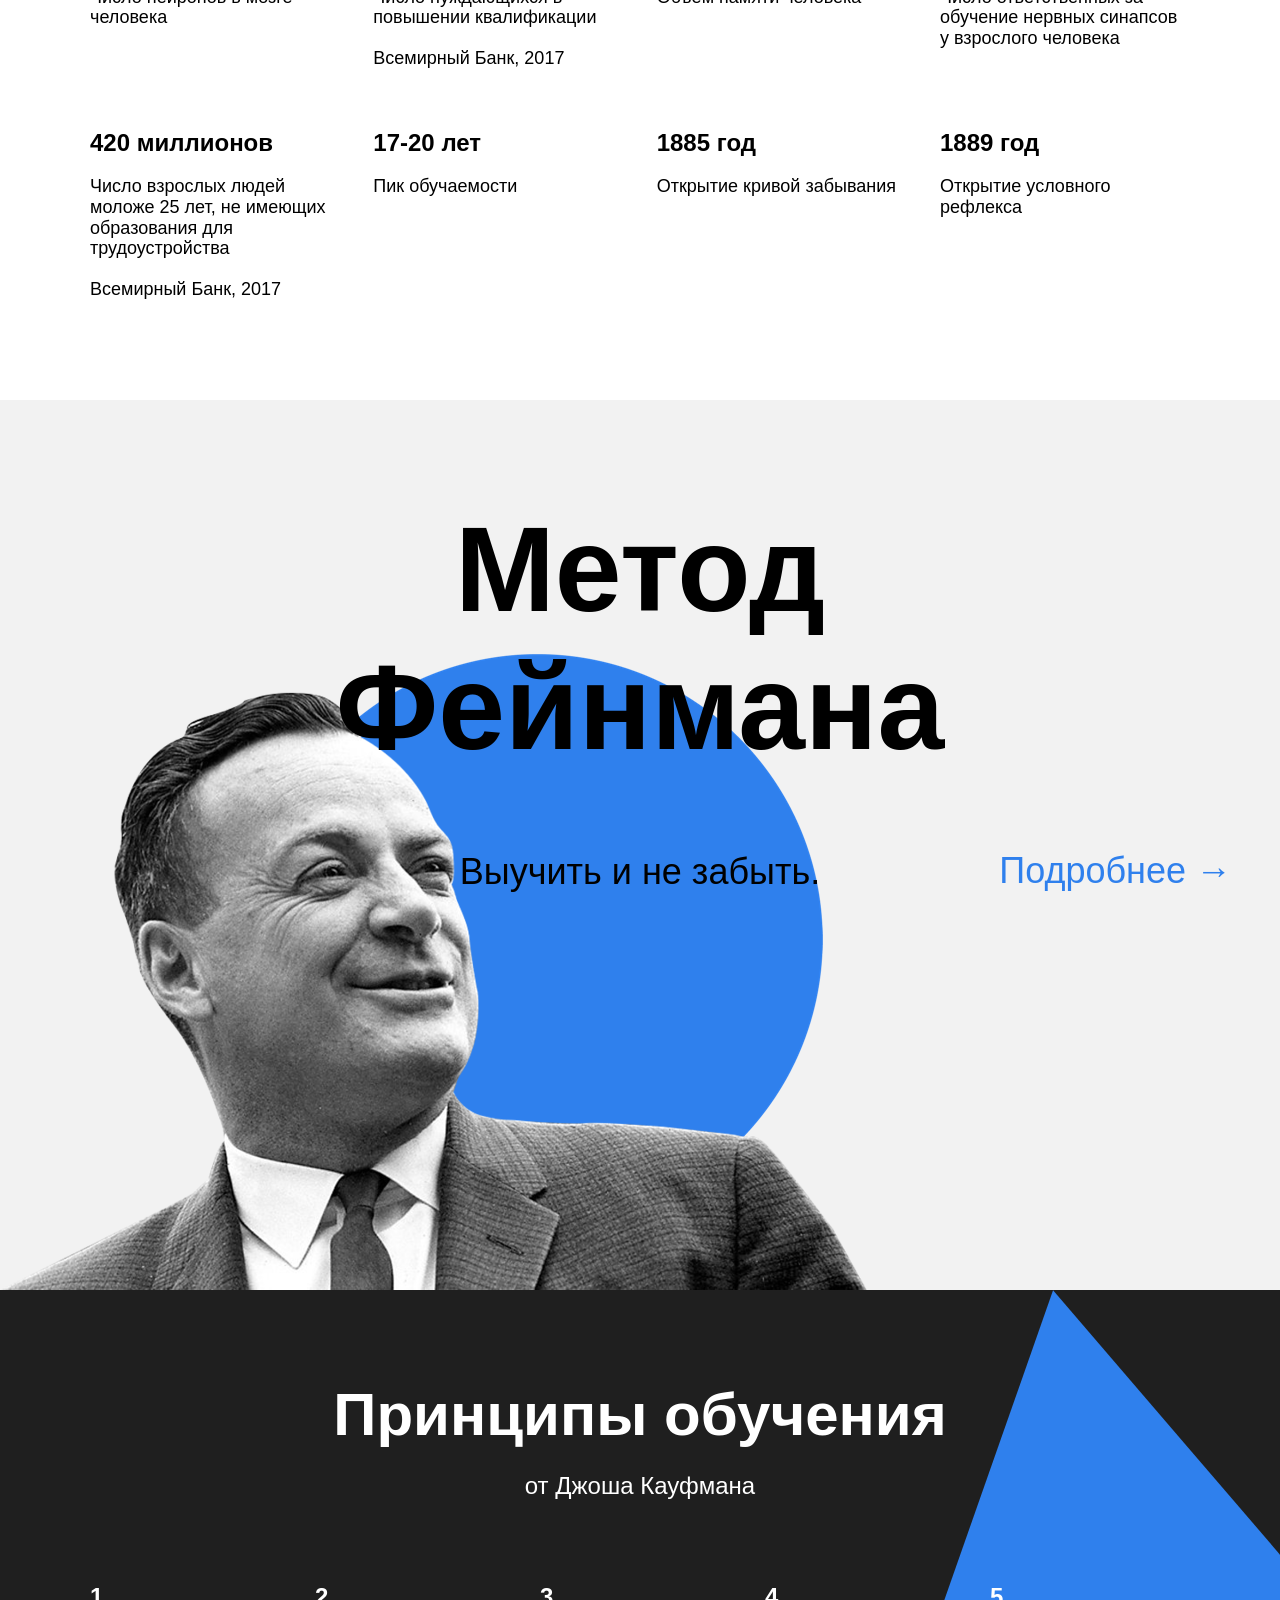
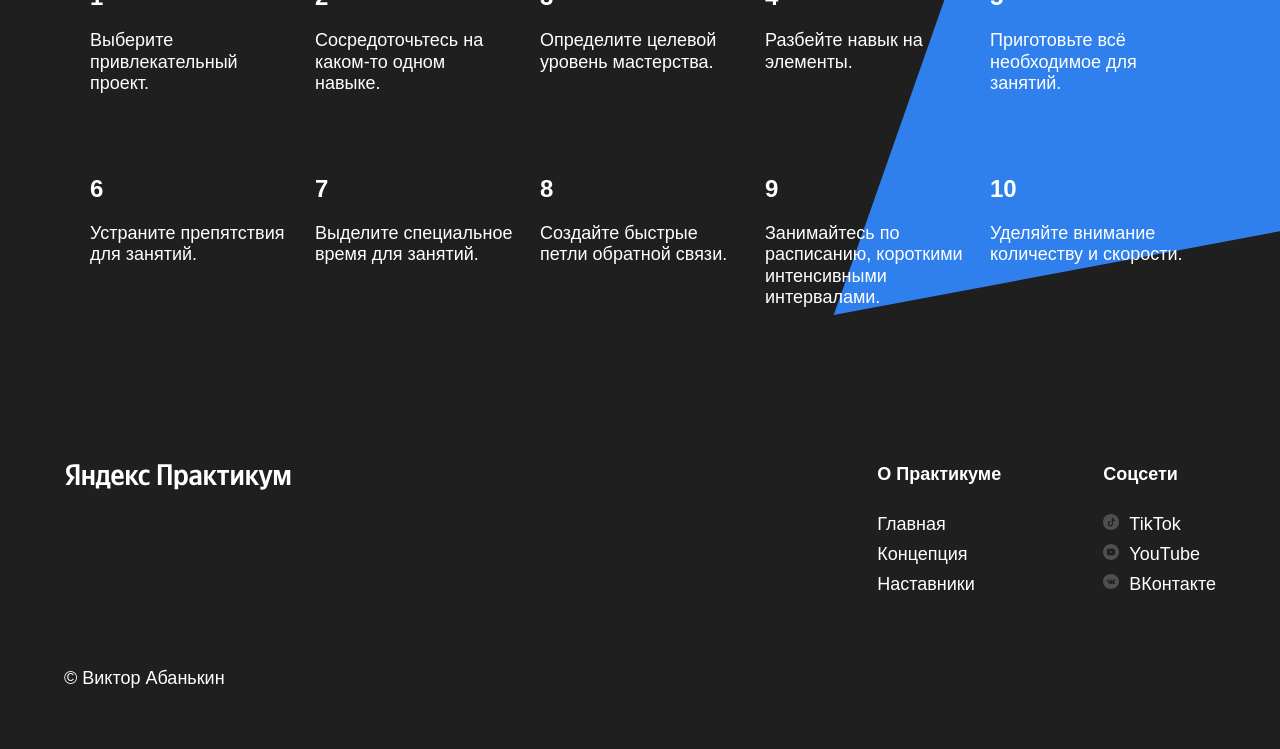
==== commit d236e3f1: "Правки2" ====
--- a/index.html
+++ b/index.html
@@ -36,8 +36,8 @@
         </article>
       </section>
       <section class="digits">
-          <h2 class="digits__section-title">Цифры и факты</h2>
-          <p class="digits__section-subtitle">Про учёбу и мозг</p>
+          <h2 class="section-title">Цифры и факты</h2>
+          <p class="section-subtitle">Про учёбу и мозг</p>
           <ul class="table">
             <li class="table__cell">
               <h3 class="table__heading">86 миллиардов</h3>
@@ -82,63 +82,64 @@
       </section>
       <section class="kaufman">
         <h2 class="section-title section-title_theme_dark">Принципы обучения</h2>
-        <p class="section-subtitle section-subtitle_theme_dark">от Джоша Кауфмана</p>
-      <ul class="table table_theme_dark">
-        <li class="table_cell table_cell_theme_dark">
-          <h3 class="table_heading table_heading_theme_dark">1</h3>
-          <p class="table_text table_text_theme_dark">Выберите привлекательный проект.</p>
+          <p class="section-subtitle section-subtitle_theme_dark">от Джоша Кауфмана</p>
+        <ul class="table table_theme_dark">
+          <li class="table__cell table__cell_theme_dark">
+            <h3 class="table__heading table__heading_theme_dark">1</h3>
+            <p class="table__text table__text_theme_dark">Выберите привлекательный проект.</p>
+          </li>
+          <li class="table__cell table__cell_theme_dark">
+            <h3 class="table__heading table__heading_theme_dark">2</h3>
+            <p class="table__text table__text_theme_dark">Сосредоточьтесь на каком-то одном навыке.</p>
+          </li>
+          <li class="table__cell table__cell_theme_dark">
+            <h3 class="table__heading table__heading_theme_dark">3</h3>
+            <p class="table__text table__text_theme_dark">Определите целевой уровень мастерства.</p>
+          </li>
+          <li class="table__cell table__cell_theme_dark">
+            <h3 class="table__heading table__heading_theme_dark">4</h3>
+            <p class="table__text table__text_theme_dark">Разбейте навык на элементы.</p>
+          </li>
+          <li class="table__cell table__cell_theme_dark">
+            <h3 class="table__heading table__heading_theme_dark">5</h3>
+            <p class="table__text table__text_theme_dark">Приготовьте всё необходимое для занятий.</p>
+          </li>
+          <li class="table__cell table__cell_theme_dark">
+            <h3 class="table__heading table__heading_theme_dark">6</h3>
+            <p class="table__text table__text_theme_dark">Устраните препятствия для занятий.</p>
+          </li>
+          <li class="table__cell table__cell_theme_dark">
+            <h3 class="table__heading table__heading_theme_dark">7</h3>
+            <p class="table__text table__text_theme_dark">Выделите специальное время для занятий.</p>
+          </li>
+          <li class="table__cell table__cell_theme_dark">
+            <h3 class="table__heading table__heading_theme_dark">8</h3>
+           <p class="table__text table__text_theme_dark">Создайте быстрые петли обратной связи.</p>
         </li>
-        <li class="table_cell table_cell_theme_dark">
-          <h3 class="table_heading table_heading_theme_dark">2</h3>
-          <p class="table_text table_text_theme_dark">Сосредоточьтесь на каком-то одном навыке.</p>
+        <li class="table__cell table__cell_theme_dark">
+          <h3 class="table__heading table__heading_theme_dark">9</h3>
+          <p class="table__text table__text_theme_dark">Занимайтесь по расписанию, короткими интенсивными интервалами.</p>
         </li>
-        <li class="table_cell table_cell_theme_dark">
-          <h3 class="table_heading table_heading_theme_dark">3</h3>
-          <p class="table_text table_text_theme_dark">Определите целевой уровень мастерства.</p>
+        <li class="table__cell table__cell_theme_dark">
+          <h3 class="table__heading table__heading_theme_dark">10</h3>
+          <p class="table__text table__text_theme_dark">Уделяйте внимание количеству и скорости.</p>
         </li>
-        <li class="table_cell table_cell_theme_dark">
-          <h3 class="table_heading table_heading_theme_dark">4</h3>
-          <p class="table_text table_text_theme_dark">Разбейте навык на элементы.</p>
-        </li>
-        <li class="table_cell table_cell_theme_dark">
-          <h3 class="table_heading table_heading_theme_dark">5</h3>
-          <p class="table_text table_text_theme_dark">Приготовьте всё необходимое для занятий.</p>
-        </li>
-        <li class="tabtable_cellle table_cell_theme_dark">
-          <h3 class="table_heading table_heading_theme_dark">6</h3>
-          <p class="table_text table_text_theme_dark">Устраните препятствия для занятий.</p>
-        </li>
-        <li class="table_cell table_cell_theme_dark">
-          <h3 class="table_heading table_heading_theme_dark">7</h3>
-          <p class="table_text table_text_theme_dark">Выделите специальное время для занятий.</p>
-        </li>
-        <li class="table_cell table_cell_theme_dark">
-          <h3 class="table_heading table_heading_theme_dark">8</h3>
-          <p class="table_text table_text_theme_dark">Создайте быстрые петли обратной связи.</p>
-        </li>
-        <li class="table_cell table_cell_theme_dark">
-          <h3 class="table_heading table_heading_theme_dark">9</h3>
-          <p class="table_text table_text_theme_dark">Занимайтесь по расписанию, короткими интенсивными интервалами.</p>
-        </li>
-        <li class="table_cell table_cell_theme_dark">
-          <h3 class="table_heading table_heading_theme_dark">10</h3>
-          <p class="table_text table_text_theme_dark">Уделяйте внимание количеству и скорости.</p>
-        </li>
-      </ul>
+       </ul>
         <div class="kaufman__triangle"></div>
       </section>
     </main>
     <footer class="footer">
       <div class="footer__columns">
-       <div class="footer__column footer__column_content_copyright">
-       <img class="logo logo_place_footer" src="./images/logo/logo_place_footer.svg" alt="Яндекс Практикум">
-       <p class="footer__author">&copy;Виктор Абанькин</p></div>
-       <div class="footer__column footer__column_content_info">
-        <h2 class="footer__column-heading">О Практикуме</h2>
-        <nav class="footer__column-links">
-          <a class="footer__column-link" href="#">Главная</a>
-          <a class="footer__column-link" href="#">Концепция</a>
-          <a class="footer__column-link" href="#">Наставники</a>
+        <div class="footer__column footer__column_content_copyright">
+           <img class="logo logo_place_footer" src="./images/logo/logo_place_footer.svg" alt="Яндекс Практикум">
+          <p class="footer__author">&copy; Виктор Абанькин</p>
+        </div>
+         <div class="footer__column footer__column_content_info">
+          <h2 class="footer__column-heading">О Практикуме</h2>
+          <nav class="footer__column-links">
+            <a class="footer__column-link" href="#">Главная</a>
+            <a class="footer__column-link" href="#">Концепция</a>
+            <a class="footer__column-link" href="#">Наставники</a>
         </nav>
       </div>
       <div class="footer__column footer__column_content_social">
--- a/styles/style.css
+++ b/styles/style.css
@@ -36,8 +36,9 @@
 
 .logo_place_header {
   position: absolute;
-  margin: 30px 0 0 64px;
+  margin: 30px 0 0;
   top: 0;
+  left: 64px;
 
 }
 
@@ -60,6 +61,7 @@
   bottom: 30px;
   font-size: 18px;
   font-weight: normal;
+  z-index: 9;
 
 }
 
@@ -128,6 +130,7 @@
 .two-columns__main-text {
   display: flex;
   width: 80%;
+  min-width: 784px;
   flex-direction: column;
 
 }
@@ -137,7 +140,6 @@
   line-height: 34px;
   font-weight: normal;
   margin: 0 0 30px 0;
-  min-width: 784px;
 
 }
 
@@ -160,7 +162,7 @@
 
 }
 
-.digits__section-title {
+.section-title {
   font-size: 60px;
   line-height: 1.15;
   font-weight: 600;
@@ -173,7 +175,7 @@
 
 }
 
-.digits__section-subtitle {
+.section-subtitle {
   justify-content: center;
   font-size: 24px;
   line-height: 34px;
@@ -274,7 +276,6 @@
 
 .kaufman {
   background-color: #1f1f1f;
-  z-index: -2;
   color: white;
   position: relative;
   display: flex;
@@ -324,7 +325,7 @@
 
 /* и элемента с модификатором вида ключ-значение */
 
-.table_cell_theme_dark {
+.table__cell_theme_dark {
   width: 200px;
   color: white;
   margin: 0;
@@ -334,7 +335,7 @@
 
 }
 
-.table_heading_theme_dark {
+.table__heading_theme_dark {
   font-size: 24px;
   line-height: 1.15;
   font-weight: 600;
@@ -344,7 +345,7 @@
 
 }
 
-.table_text_theme_dark {
+.table__text_theme_dark {
   display: flex;
   flex-wrap: wrap;
   line-height: 1.2;
@@ -393,8 +394,8 @@
 .footer__column_content_copyright {
   display: flex;
   flex-direction: column;
-  justify-content: space-between;
   flex-basis: 711px;
+  justify-content: space-between;
 
 }
 
@@ -431,6 +432,7 @@
   display: flex;
   flex-direction: column;
   margin: 20px 0 16px;
+  justify-content: space-between;
 
 }
 
@@ -446,7 +448,6 @@
 .footer__column-link {
   text-decoration: none;
   color: white;
-  display: flex;
   line-height: 30px;
   font-size: 18px;
   font-weight: normal;
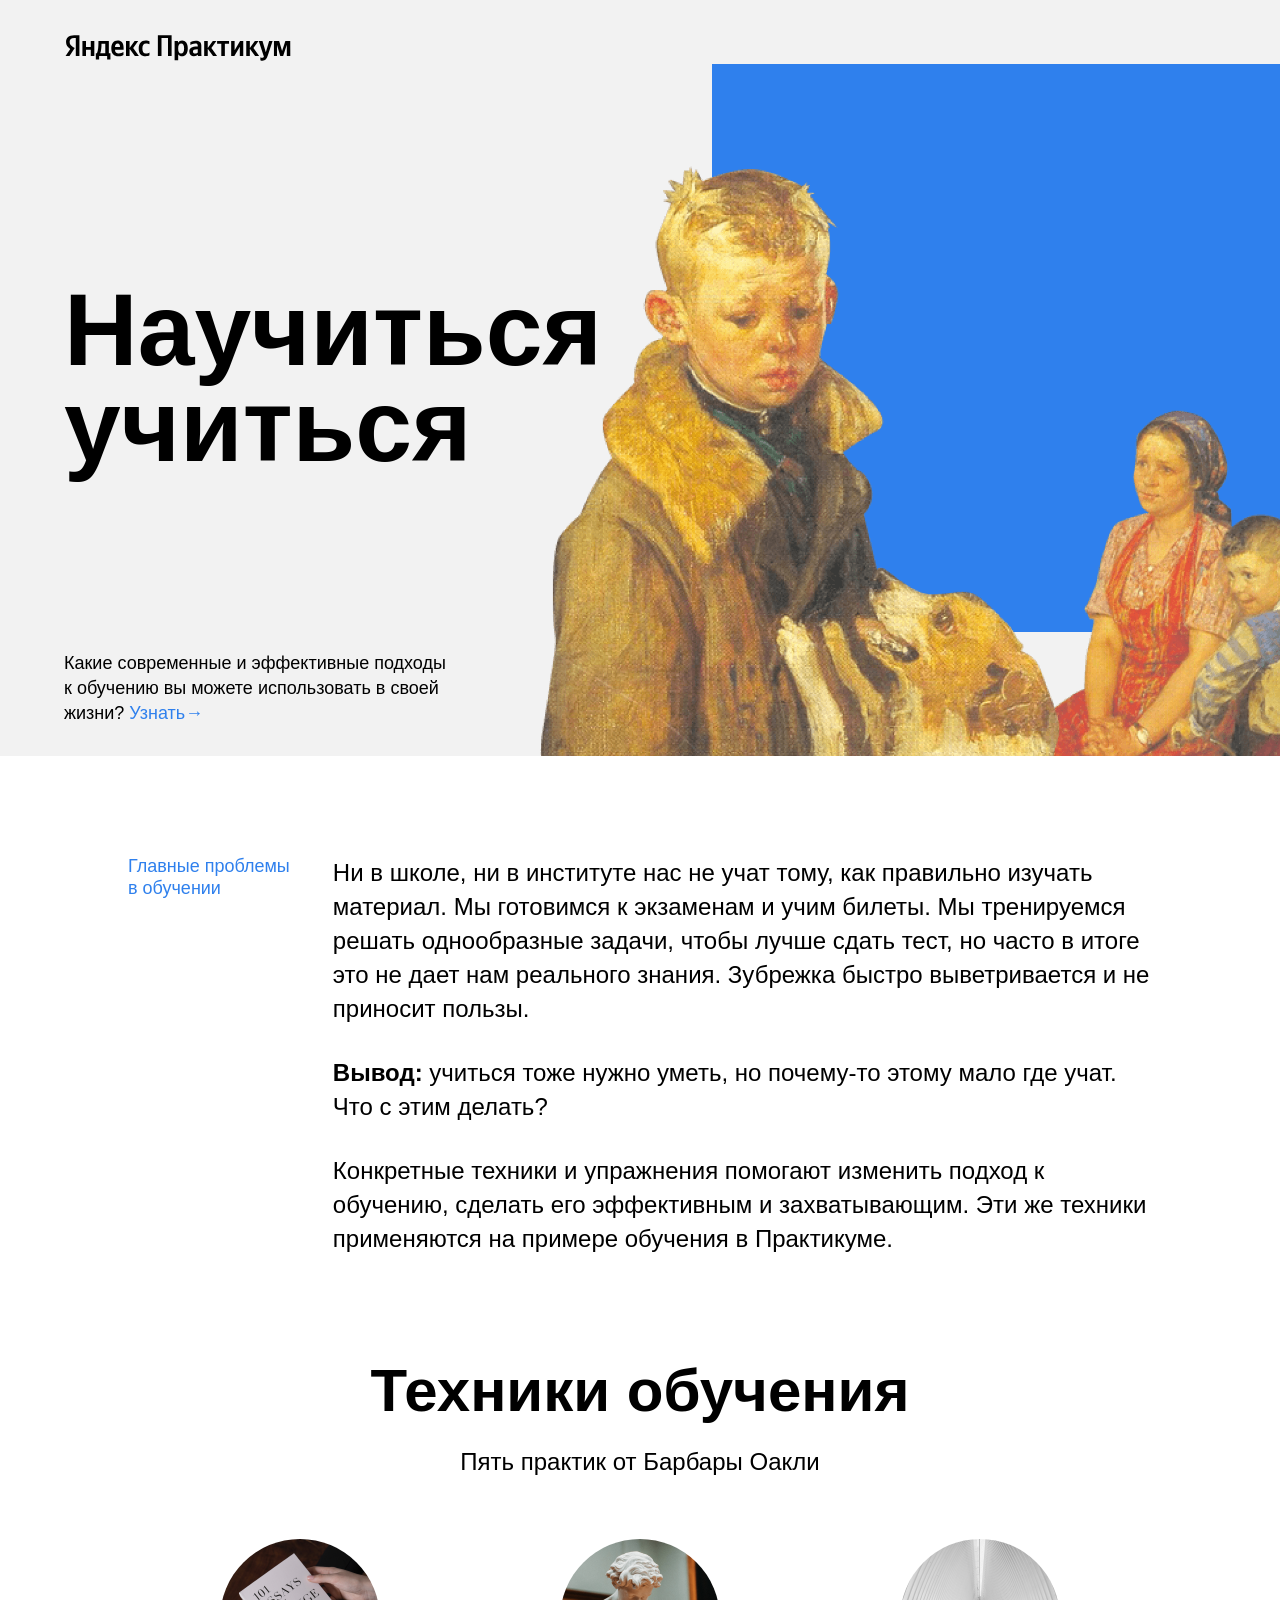
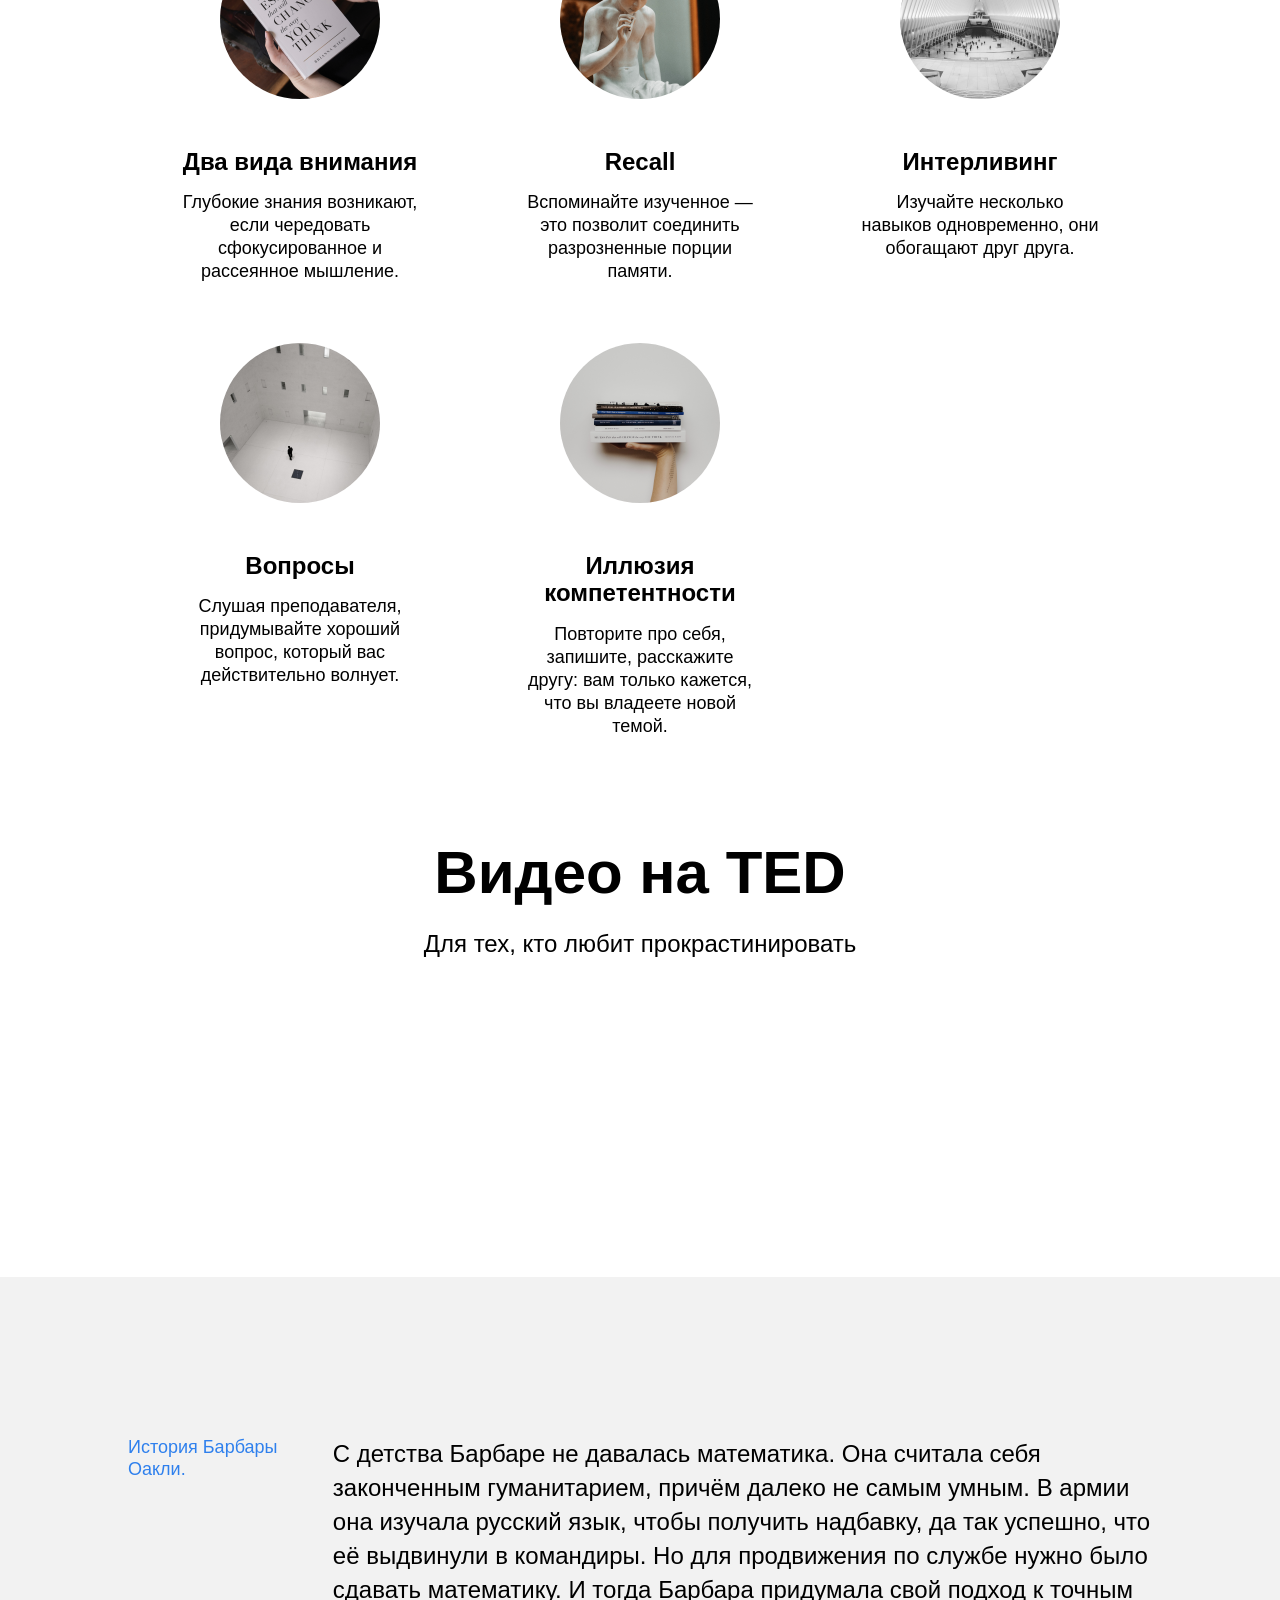
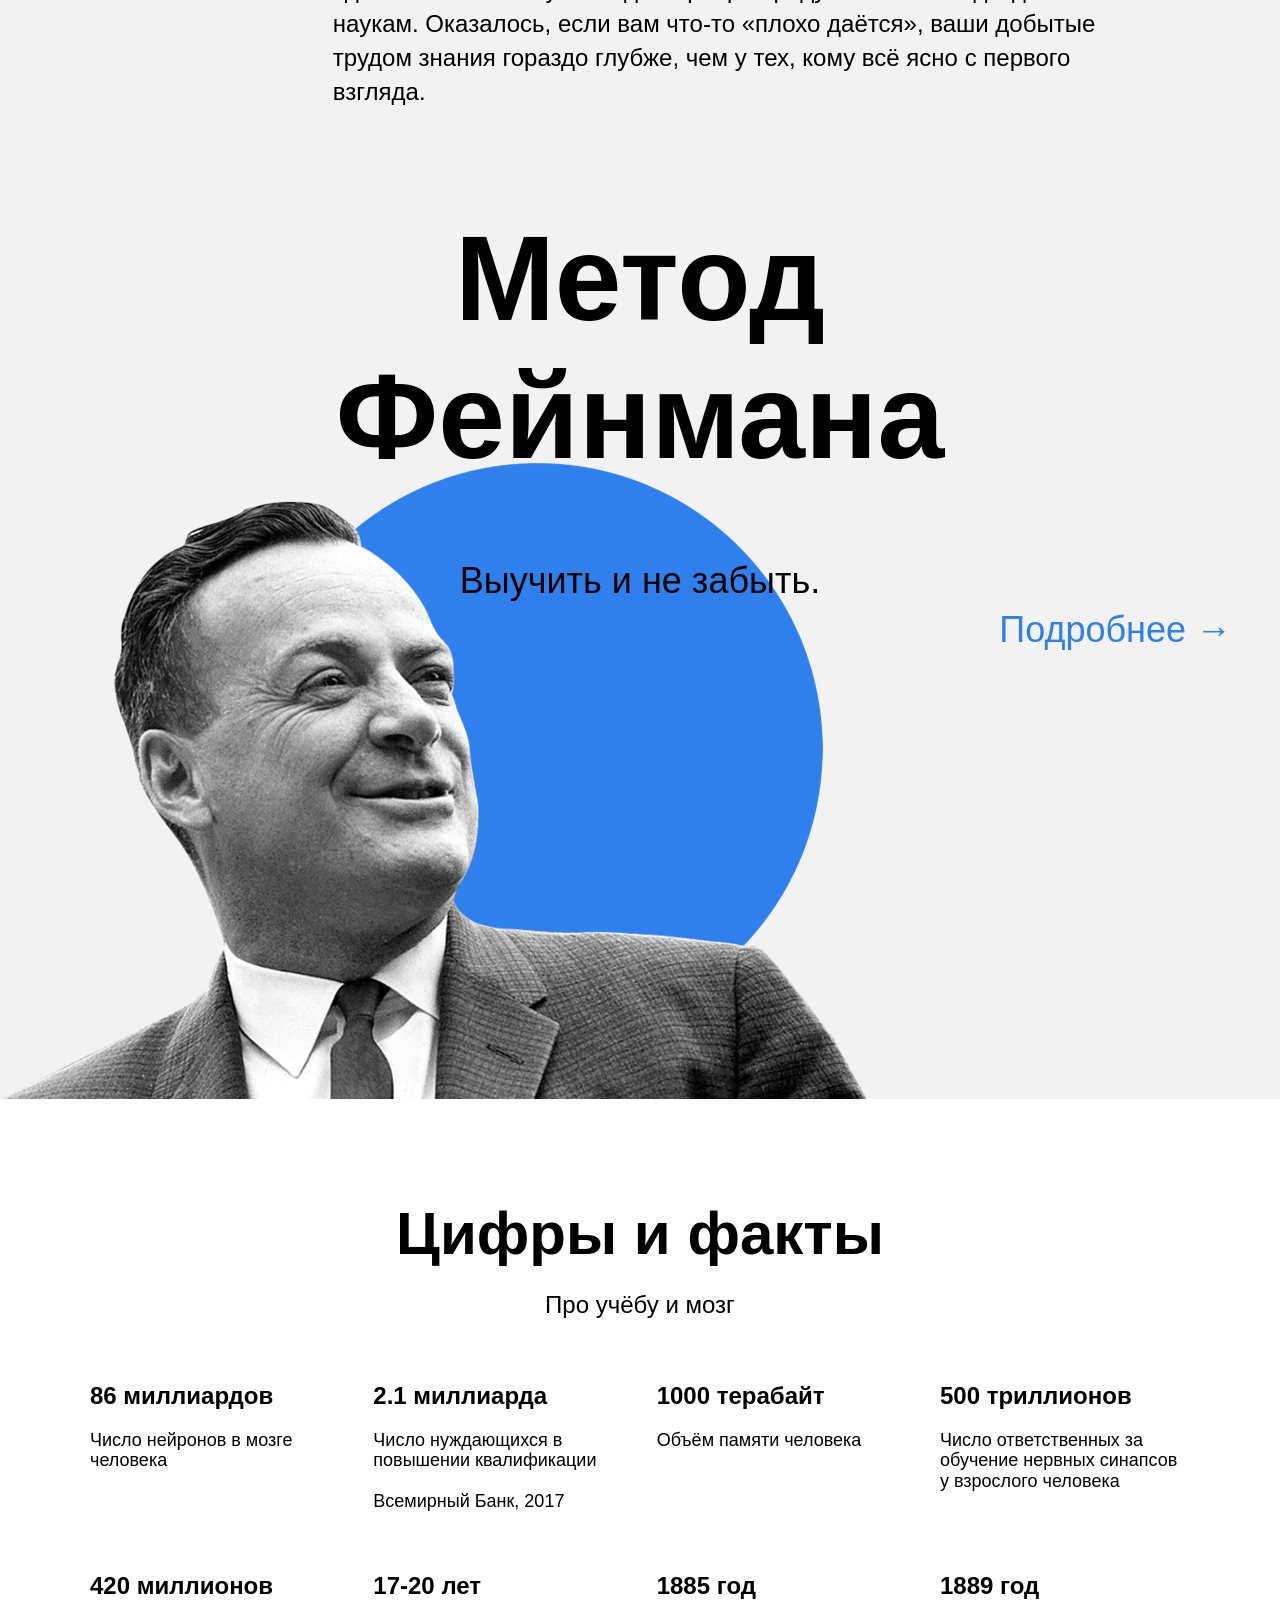
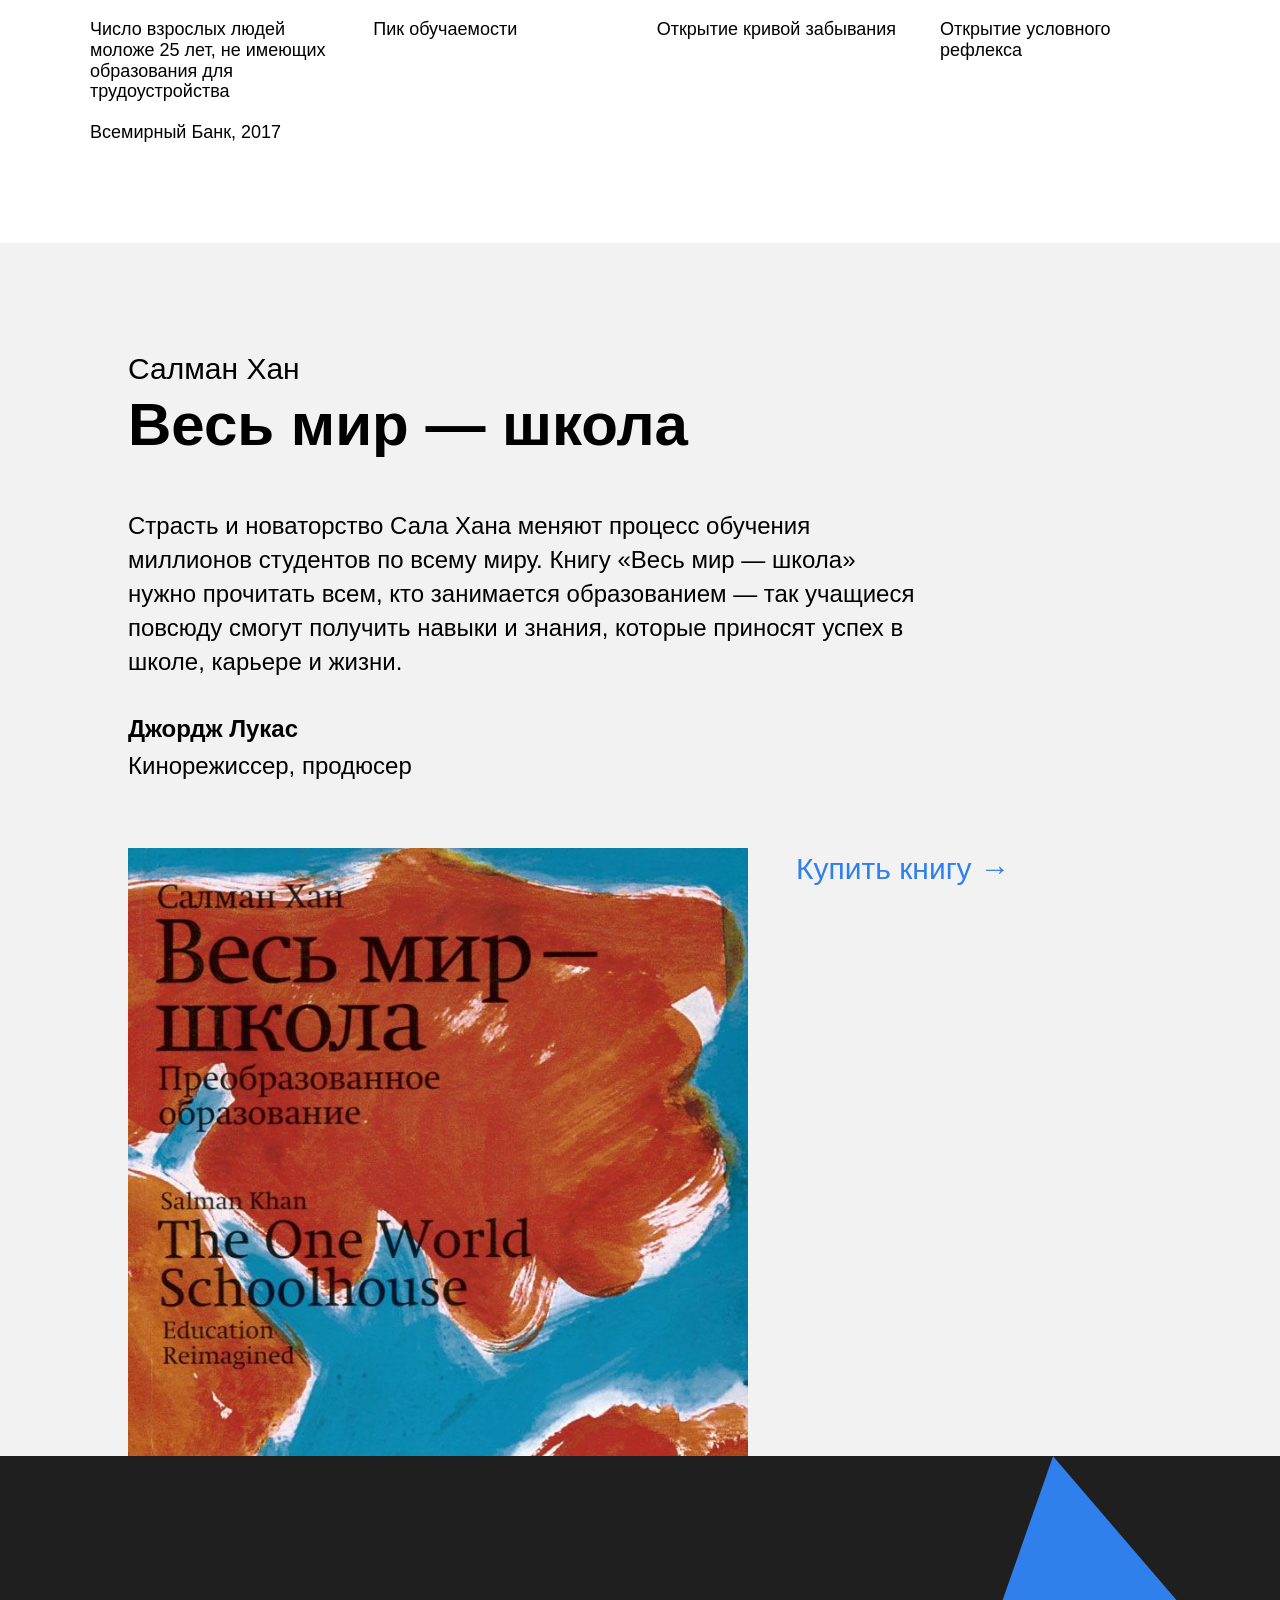
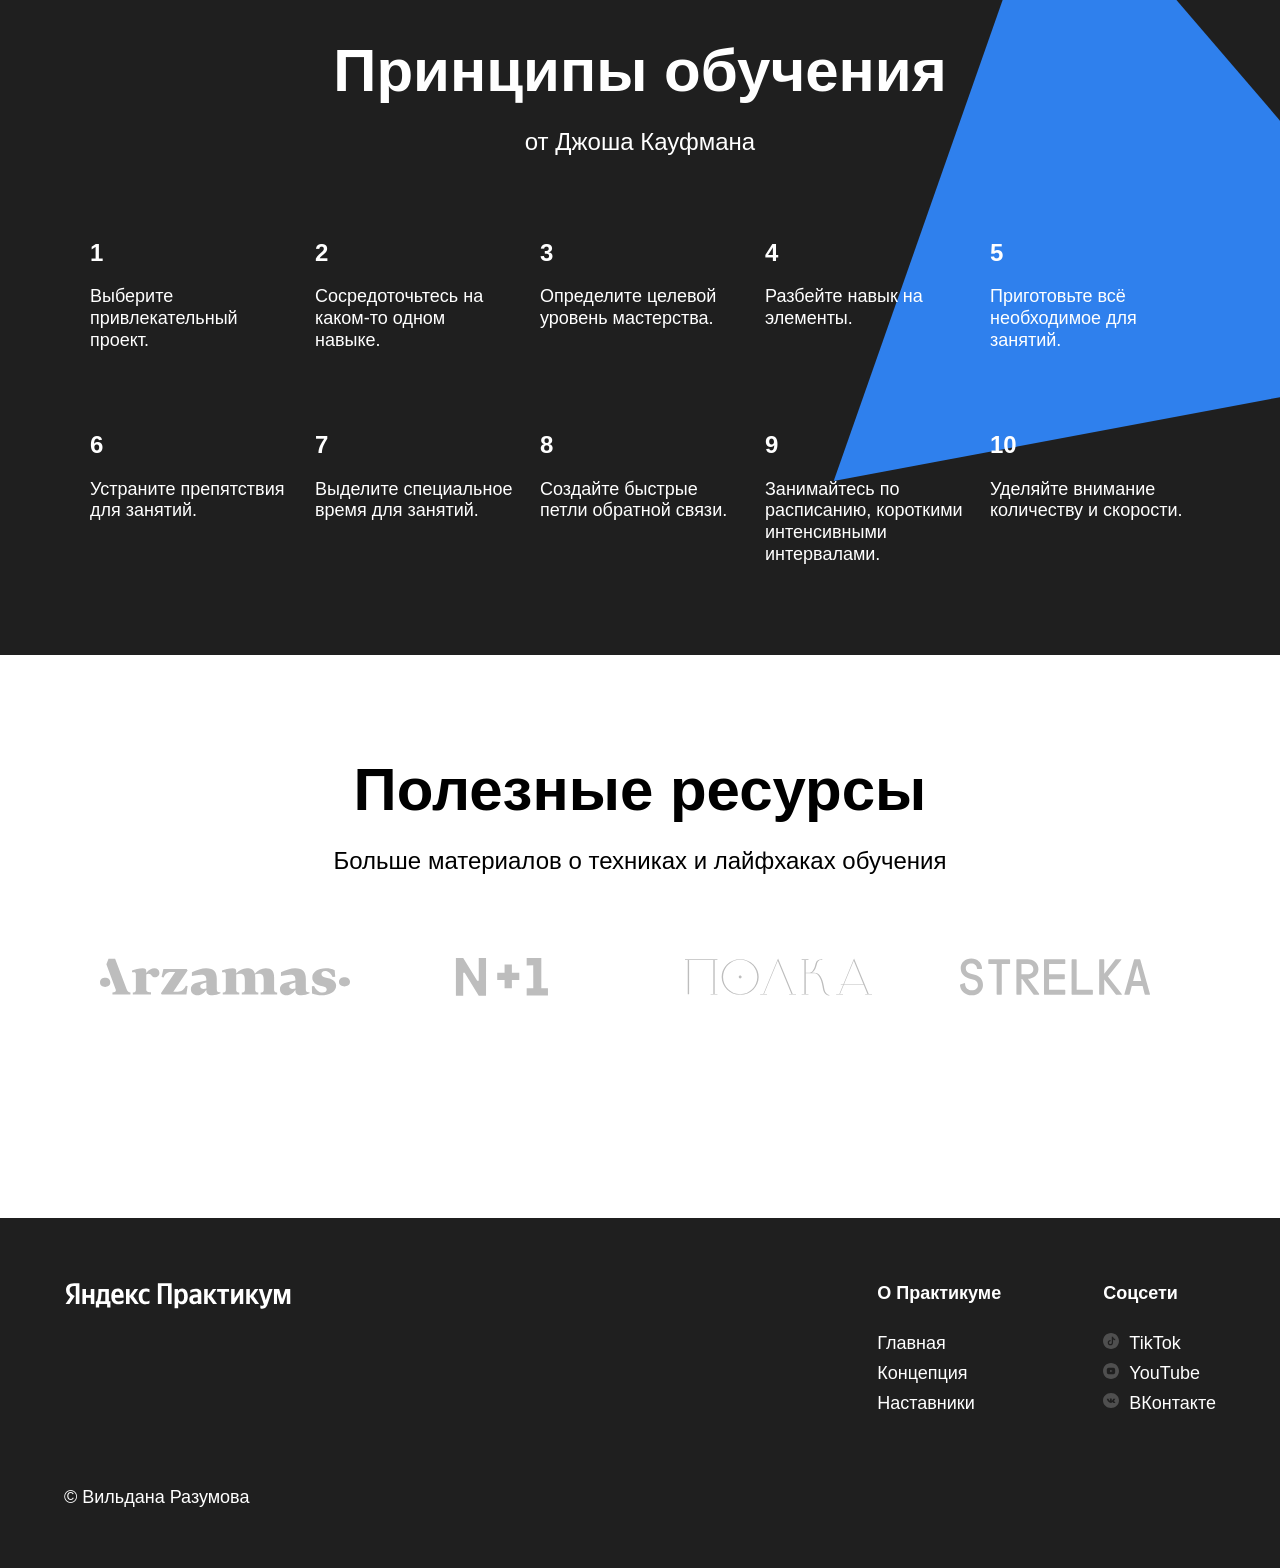
==== commit fde6dde5: "Правки Project-2" ====
--- a/index.html
+++ b/index.html
@@ -3,8 +3,7 @@
 <head>
   <meta charset="UTF-8">
   <meta name="viewport" content="width=device-width, initial-scale=1.0">
-   <link rel="stylesheet" href="./styles/normalize.css">
-  <link rel="stylesheet" href="./styles/style.css">
+  <link rel="stylesheet" href="../pages/index.css">
   <title>Научиться учиться</title>
 </head>
 <body>
@@ -13,9 +12,9 @@
       <img class="logo logo_place_header" src="./images/logo/logo_place_header.svg" alt="Яндекс Практикум">
       <h1 class="header__title"> Научиться учиться</h1>
       <p class="header__subtitle">Какие современные и эффективные подходы к обучению вы можете использовать в своей жизни?
-      <a class="header__link" href="https://symbl.cc/ru/2192/">Узнать&rarr;</a></p>
-      <img class="header__main-illustration" src="./images/header-image.png" alt="Иллюстрация">
-      <div class="header__square-pic"></div>
+      <a class="header__link" href="#">Узнать&rarr;</a></p>
+      <img class="header__main-illustration" src="./images/header/header-image.png" alt="Иллюстрация мальчика, собаки, женщины">
+      <div class="header__square-pic rotation"></div>
     </header>
     <main class="content">
       <section class="description">
@@ -35,50 +34,119 @@
           </div>
         </article>
       </section>
-      <section class="digits">
-          <h2 class="section-title">Цифры и факты</h2>
-          <p class="section-subtitle">Про учёбу и мозг</p>
-          <ul class="table">
-            <li class="table__cell">
-              <h3 class="table__heading">86 миллиардов</h3>
-              <p class="table__text">Число нейронов в мозге человека</p>
-            </li>
-            <li class="table__cell">
-              <h3 class="table__heading">2.1 миллиарда</h3>
-              <p class="table__text">Число нуждающихся в повышении квалификации</p>
-              <p class="table__text">Всемирный Банк, 2017</p>
-            </li>
-            <li class="table__cell">
-              <h3 class="table__heading">1000 терабайт</h3>
-              <p class="table__text">Объём памяти человека</p>
-            </li>
-            <li class="table__cell">
-              <h3 class="table__heading">500 триллионов</h3>
-              <p class="table__text">Число ответственных за обучение нервных синапсов у взрослого человека</p>
-            </li>
-            <li class="table__cell">
-              <h3 class="table__heading">420 миллионов</h3>
-              <p class="table__text">Число взрослых людей моложе 25 лет, не имеющих образования для трудоустройства</p>
-              <p class="table__text">Всемирный Банк, 2017</p>
-            </li>
-            <li class="table__cell">
-              <h3 class="table__heading">17-20 лет</h3>
-              <p class="table__text">Пик обучаемости</p>
-            </li>
-            <li class="table__cell">
-              <h3 class="table__heading">1885 год</h3>
-              <p class="table__text">Открытие кривой забывания</p>
-            </li>
-            <li class="table__cell">
-              <h3 class="table__heading">1889 год</h3>
-              <p class="table__text">Открытие условного рефлекса</p>
-            </li>
-          </ul>
-        </section>
+      <section class="techniques">
+        <h2 class="section-title">Техники обучения</h2>
+        <p class="section-subtitle">Пять практик от Барбары Оакли</p>
+        <ul class="cards">
+          <li class="cards__item">
+            <img class="cards__image" src="./images/techniques/cards-attention.png" alt="Книга">
+            <h2 class="cards__title">Два вида внимания</h2>
+            <p class="cards__description">Глубокие знания возникают, если чередовать сфокусированное и рассеянное мышление.</p>
+          </li>
+          <li class="cards__item">
+            <img class="cards__image" src="./images/techniques/cards-recall.png" alt="Ангел">
+            <h2 class="cards__title">Recall</h2>
+            <p class="cards__description">Вспоминайте изученное — это позволит соединить разрозненные порции памяти.</p>
+          </li>
+          <li class="cards__item">
+            <img class="cards__image" src="./images/techniques/cards-interliving.png" alt="Большой зал">
+            <h2 class="cards__title">Интерливинг</h2>
+            <p class="cards__description">Изучайте несколько навыков одновременно, они обогащают друг друга.</p>
+          </li>
+          <li class="cards__item">
+            <img class="cards__image" src="./images/techniques/cards-question.png" alt="Комната">
+            <h2 class="cards__title">Вопросы</h2>
+            <p class="cards__description">Слушая преподавателя, придумывайте хороший вопрос, который вас действительно волнует.</p>
+          </li>
+          <li class="cards__item">
+            <img class="cards__image" src="./images/techniques/cards-competence.png" alt="Книги">
+            <h2 class="cards__title">Иллюзия компетентности</h2>
+            <p class="cards__description">Повторите про себя, запишите, расскажите другу: вам только кажется, что вы владеете новой темой.</p>
+          </li>
+        </ul>
+      </section>
+      <section class="video">
+        <h2 class="section-title">Видео нa TED</h2>
+        <p class="section-subtitle">Для тех, кто любит прокрастинировать</p>
+        <div class="video__iframes">
+          <iframe class="video__iframe" src="https://www.youtube.com/embed/arj7oStGLkU" allowfullscreen>
+          </iframe>
+            <iframe class="video__iframe" src="https://www.youtube.com/embed/5MgBikgcWnY" allowfullscreen>
+          </iframe>
+        </div>
+      </section>
+      <section class="oakley">
+          <article class="two-columns">
+            <h2 class="two-columns__brief">История Барбары Оакли.</h2>
+             <div class="two-columns__main-text">
+               <p class="two-columns__paragraph">С детства Барбаре не давалась математика. Она считала себя законченным гуманитарием,
+              причём далеко не самым умным. В армии она изучала русский язык, чтобы получить надбавку, да так успешно,
+              что её выдвинули в командиры. Но для продвижения по службе нужно было сдавать математику.
+               И тогда Барбара придумала свой подход к точным наукам. Оказалось, если вам что-то «плохо даётся», ваши добытые трудом знания
+                гораздо глубже, чем у тех, кому всё ясно с первого взгляда.</p>
+             </div>
+          </article>
+      </section>
       <section class="feynman">
         <h2 class="feynman__title">Метод Фейнмана</h2>
         <p class="feynman__subtitle">Выучить и не забыть.</p>
-        <a class="feynman__link" href="https://symbl.cc/ru/2192/">Подробнее &rarr;</a>
+        <a class="feynman__link" href="#">Подробнее &rarr;</a>
+      </section>
+      <section class="digits">
+        <h2 class="section-title">Цифры и факты</h2>
+        <p class="section-subtitle">Про учёбу и мозг</p>
+        <ul class="table">
+          <li class="table__cell">
+            <h3 class="table__heading">86 миллиардов</h3>
+            <p class="table__text">Число нейронов в мозге человека</p>
+          </li>
+          <li class="table__cell">
+            <h3 class="table__heading">2.1 миллиарда</h3>
+            <p class="table__text">Число нуждающихся в повышении квалификации</p>
+            <p class="table__text">Всемирный Банк, 2017</p>
+          </li>
+          <li class="table__cell">
+            <h3 class="table__heading">1000 терабайт</h3>
+            <p class="table__text">Объём памяти человека</p>
+          </li>
+          <li class="table__cell">
+            <h3 class="table__heading">500 триллионов</h3>
+            <p class="table__text">Число ответственных за обучение нервных синапсов у взрослого человека</p>
+          </li>
+          <li class="table__cell">
+            <h3 class="table__heading">420 миллионов</h3>
+            <p class="table__text">Число взрослых людей моложе 25 лет, не имеющих образования для трудоустройства</p>
+            <p class="table__text">Всемирный Банк, 2017</p>
+          </li>
+          <li class="table__cell">
+            <h3 class="table__heading">17-20 лет</h3>
+            <p class="table__text">Пик обучаемости</p>
+          </li>
+          <li class="table__cell">
+            <h3 class="table__heading">1885 год</h3>
+            <p class="table__text">Открытие кривой забывания</p>
+          </li>
+          <li class="table__cell">
+            <h3 class="table__heading">1889 год</h3>
+            <p class="table__text">Открытие условного рефлекса</p>
+          </li>
+        </ul>
+      </section>
+      <section class="khan">
+        <div class="khan__container">
+            <p class="khan__author">Салман Хан</p>
+            <h2 class="khan__title">Весь мир — школа</h2>
+           <p class="khan__quote">Страсть и новаторство Сала Хана меняют процесс обучения миллионов студентов по всему миру.
+            Книгу «Весь мир — школа» нужно прочитать всем, кто занимается образованием — так учащиеся повсюду смогут получить
+            навыки и знания, которые приносят успех в школе, карьере и жизни.
+           </p>
+            <p class="khan__quote-author">Джордж Лукас</p>
+            <p class="khan__quote-author-subline">Кинорежиссер, продюсер</p>
+            <div class="khan__book-container">
+              <img class="khan__book-pic" src="./images/khan/khan-book.jpg" alt="Весь мир - школа">
+              <a class="khan__buy-link" href="#">Купить книгу &rarr;</a>
+          </div>
+      </div>
       </section>
       <section class="kaufman">
         <h2 class="section-title section-title_theme_dark">Принципы обучения</h2>
@@ -125,14 +193,24 @@
           <p class="table__text table__text_theme_dark">Уделяйте внимание количеству и скорости.</p>
         </li>
        </ul>
-        <div class="kaufman__triangle"></div>
+        <div class="kaufman__triangle rotation"></div>
+      </section>
+      <section class="resources">
+        <h2 class="section-title">Полезные ресурсы</h2>
+        <p class="section-subtitle">Больше материалов о техниках и лайфхаках обучения</p>
+        <div class="resources__logo-zone"> 
+          <a class="resources__link" href="#"> <img class="resources__logo" src="./images/resources/resources-arzamas.svg" alt="Логотип компаннии Арзамас"></a>
+          <a class="resources__link" href="#"> <img class="resources__logo" src="./images/resources/resources-n1.svg" alt="Логотип компаннии Н-1"></a>
+          <a class="resources__link" href="#"> <img class="resources__logo" src="./images/resources/resources-polka.svg" alt="Логотип компаннии Полка"></a>
+          <a class="resources__link" href="#"> <img class="resources__logo" src="./images/resources/resources-strelka.svg" alt="Логотип компаннии Стрелка"></a>
+        </div>
       </section>
     </main>
     <footer class="footer">
       <div class="footer__columns">
         <div class="footer__column footer__column_content_copyright">
            <img class="logo logo_place_footer" src="./images/logo/logo_place_footer.svg" alt="Яндекс Практикум">
-          <p class="footer__author">&copy; Виктор Абанькин</p>
+          <p class="footer__author">&copy; Вильдана Разумова</p>
         </div>
          <div class="footer__column footer__column_content_info">
           <h2 class="footer__column-heading">О Практикуме</h2>
@@ -146,11 +224,11 @@
         <h2 class="footer__column-heading">Соцсети</h2>
         <nav class="footer__column-links">
           <a class="footer__column-link" href="https://www.tiktok.com">
-          <img class="footer__social-icon" src="./images/tiktok-icon.svg" alt="ТикТок">TikTok</a>
+          <img class="footer__social-icon" src="./images/icon/tiktok-icon.svg" alt="иконка и ссылка на ТикТок">TikTok</a>
           <a class="footer__column-link" href="https://www.youtube.com">
-          <img class="footer__social-icon" src="./images/youtube-icon.svg" alt="Ютьуб">YouTube</a>
+          <img class="footer__social-icon" src="./images/icon/youtube-icon.svg" alt="иконка и ссылка на Ютьуб">YouTube</a>
           <a class="footer__column-link" href="https://vk.com">
-          <img class="footer__social-icon" src="./images/vk_color_white.svg" alt="ВКонтакте">ВКонтакте</a>
+          <img class="footer__social-icon" src="./images/icon/vk_color_white.svg" alt="иконка и ссылка на ВКонтакте">ВКонтакте</a>
         </nav>
       </div>
     </div>
--- a/pages/index.css
+++ b/pages/index.css
@@ -0,0 +1,153 @@
+@import url(../vendor/normalize.css);
+
+/* Header */
+
+@import url(../blocks/header/header.css);
+@import url(../blocks/header/__link/header__link.css);
+@import url(../blocks/header/__main-illustration/header__main-illustration.css);
+@import url(../blocks/header/__square-pic/header__square-pic.css);
+@import url(../blocks/header/__subtitle/header__subtitle.css);
+@import url(../blocks/header/__title/header__title.css);
+@import url(../blocks/header/logo/_place/_header/logo_place_header.css);
+
+
+/* Section_description */
+
+@import url(../blocks/description/description.css);
+
+
+/* Section_feynman */
+
+@import url(../blocks/feynman/feynman.css);
+@import url(../blocks/feynman/__link/feynman__link.css);
+@import url(../blocks/feynman/__subtitle/feynman__subtitle.css);
+@import url(../blocks/feynman/__title/feynman__title.css);
+
+
+/* Section_digits */
+
+@import url(../blocks/digits/digits.css);
+
+
+/* Section__kaufman */
+
+@import url(../blocks/kaufman/kaufman.css);
+@import url(../blocks/kaufman/__triangle/kaufman__triangle.css);
+
+
+/* Section_footer */
+
+@import url(../blocks/footer/footer.css);
+@import url(../blocks/footer/__author/footer__author.css);
+@import url(../blocks/footer/__columns/footer__columns.css);
+@import url(../blocks/footer/__column-heading/footer__column-heading.css);
+@import url(../blocks/footer/__column-link/footer__column-link.css);
+@import url(../blocks/footer/__column-links/footer__column-links.css);
+@import url(../blocks/footer/__column/_content_copyright/footer__column_content_copyright.css);
+@import url(../blocks/footer/__social-icon/footer__social-icon.css);
+
+
+/* Section_khan*/
+
+@import url(../blocks/khan/khan.css);
+@import url(../blocks/khan/__author/khan__author.css);
+@import url(../blocks/khan/__container/khan__container.css);
+@import url(../blocks/khan/__book-container/khan__book-container.css);
+@import url(../blocks/khan/__book-pic/khan__book-pic.css);
+@import url(../blocks/khan/__buy-link/khan__buy-link.css);
+@import url(../blocks/khan/__quote/khan__quote-author-subline.css);
+@import url(../blocks/khan/__quote/khan__quote-author.css);
+@import url(../blocks/khan/__quote/khan__quote.css);
+@import url(../blocks/khan/__title/khan__title.css);
+
+
+/* Section_oakley*/
+
+@import url(../blocks/oakley/oakley.css);
+
+
+/* Section_resources*/
+
+@import url(../blocks/resources/resources.css);
+@import url(../blocks/resources/__logo-zone/resources__logo-zone.css);
+@import url(../blocks/resources/__link/resources__link.css);
+@import url(../blocks/resources/__logo/resources__logo.css);
+
+
+/* Section_techniques*/
+
+@import url(../blocks/techniques/techniques.css);
+
+
+/* Section_video*/
+
+@import url(../blocks/video/video.css);
+@import url(../blocks/video/__iframe/video__iframe.css);
+@import url(../blocks/video/__iframes/video__iframes.css);
+
+
+/* Logo*/
+
+@import url(../blocks/logo/logo.css);
+@import url(../blocks/logo/_place/logo_place_header.css);
+
+
+/* Rotation */
+
+@import url(../blocks/rotation/rotation.css);
+
+
+/* Cards */
+
+@import url(../blocks/cards/cards.css);
+@import url(../blocks/cards/__description/cards__description.css);
+@import url(../blocks/cards/__image/cards__image.css);
+@import url(../blocks/cards/__item/cards__item.css);
+@import url(../blocks/cards/__title/cards__title.css);
+
+
+/* Page */
+
+@import url(../blocks/page/page.css);
+
+
+/* Section-subtitle */
+
+@import url(../blocks/section-subtitle/section-subtitle.css);
+@import url(../blocks/section-subtitle/_theme/section-subtitle_theme_dark.css);
+
+
+/* Section-title */
+
+@import url(../blocks/section-title/section-title.css);
+@import url(../blocks/section-title/_theme/section-title_theme_dark.css);
+
+
+/* Table */
+
+@import url(../blocks/table/table.css);
+@import url(../blocks/table/__cell/table__cell.css);
+@import url(../blocks/table/__cell/_theme/table__cell_theme_dark.css);
+@import url(../blocks/table/__heading/table__heading.css);
+@import url(../blocks/table/__heading/_theme/table__heading_theme_dark.css);
+@import url(../blocks/table/__text/table__text.css);
+@import url(../blocks/table/__text/_theme/table__text_theme_dark.css);
+@import url(../blocks/table/_theme/table_theme_dark.css);
+
+
+/* Two-columns */
+
+@import url(../blocks/two-columns/two-columns.css);
+@import url(../blocks/two-columns/__brief/two-columns__brief.css);
+@import url(../blocks/two-columns/__main-text/two-columns__main-text.css);
+@import url(../blocks/two-columns/__paragraph/two-columns__paragraph.css);
+@import url(../blocks/two-columns/__span-accent/two-columns__span-accent.css);
+
+
+/* Video */
+
+@import url(../blocks/video/__iframe/video__iframe.css);
+@import url(../blocks/video/__iframes/video__iframes.css);
+
+
+
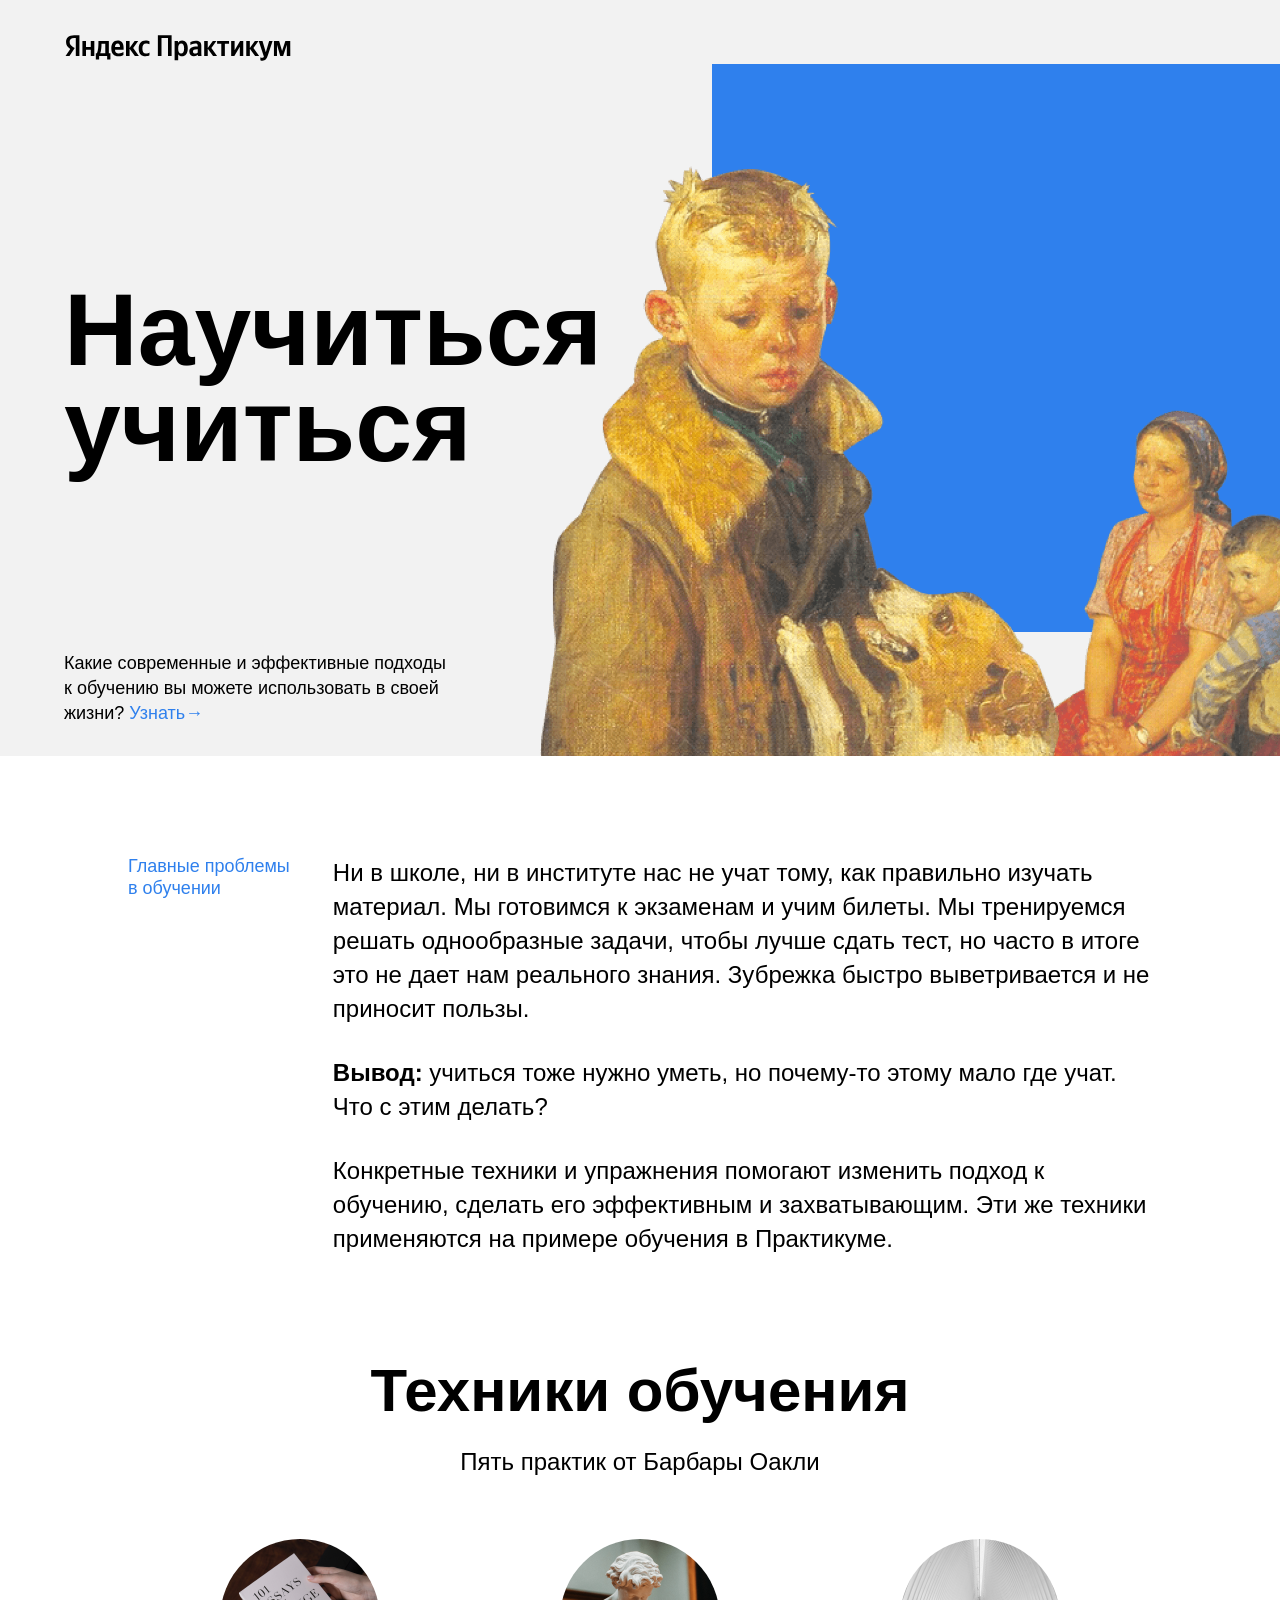
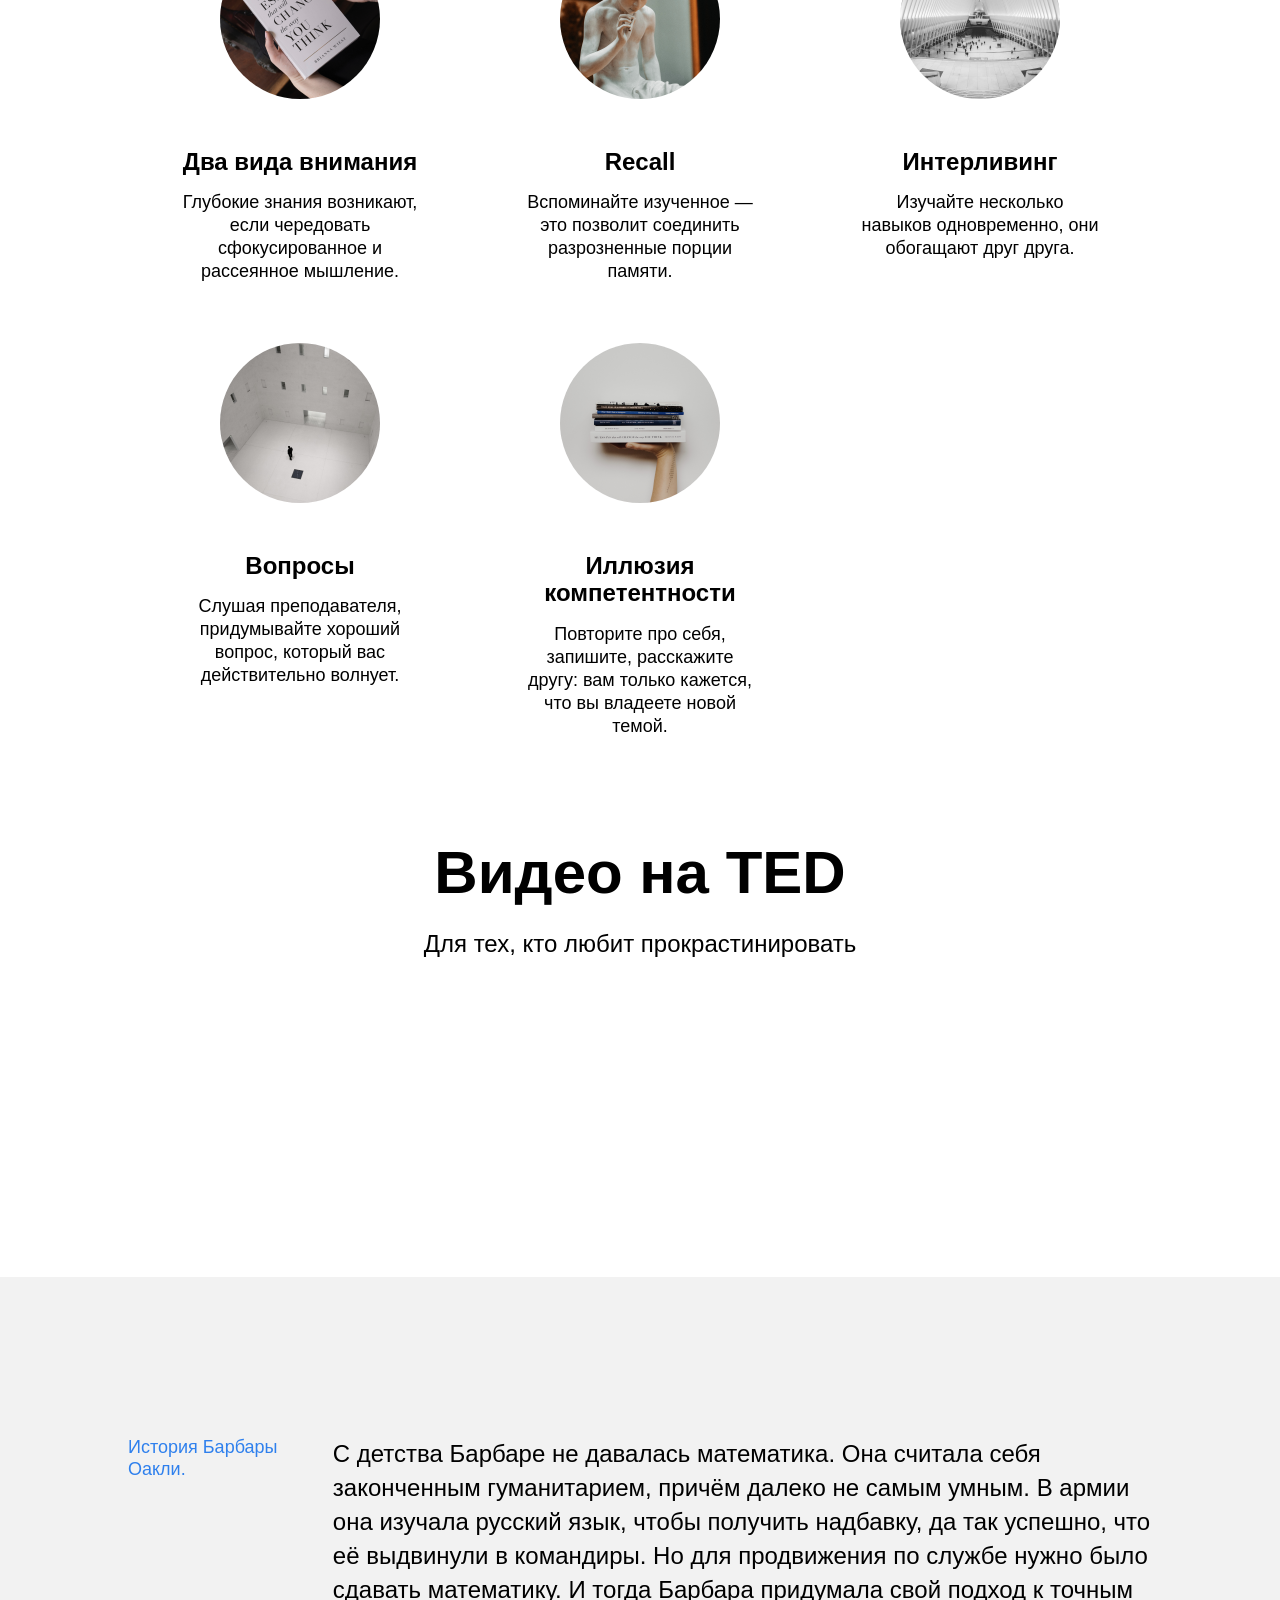
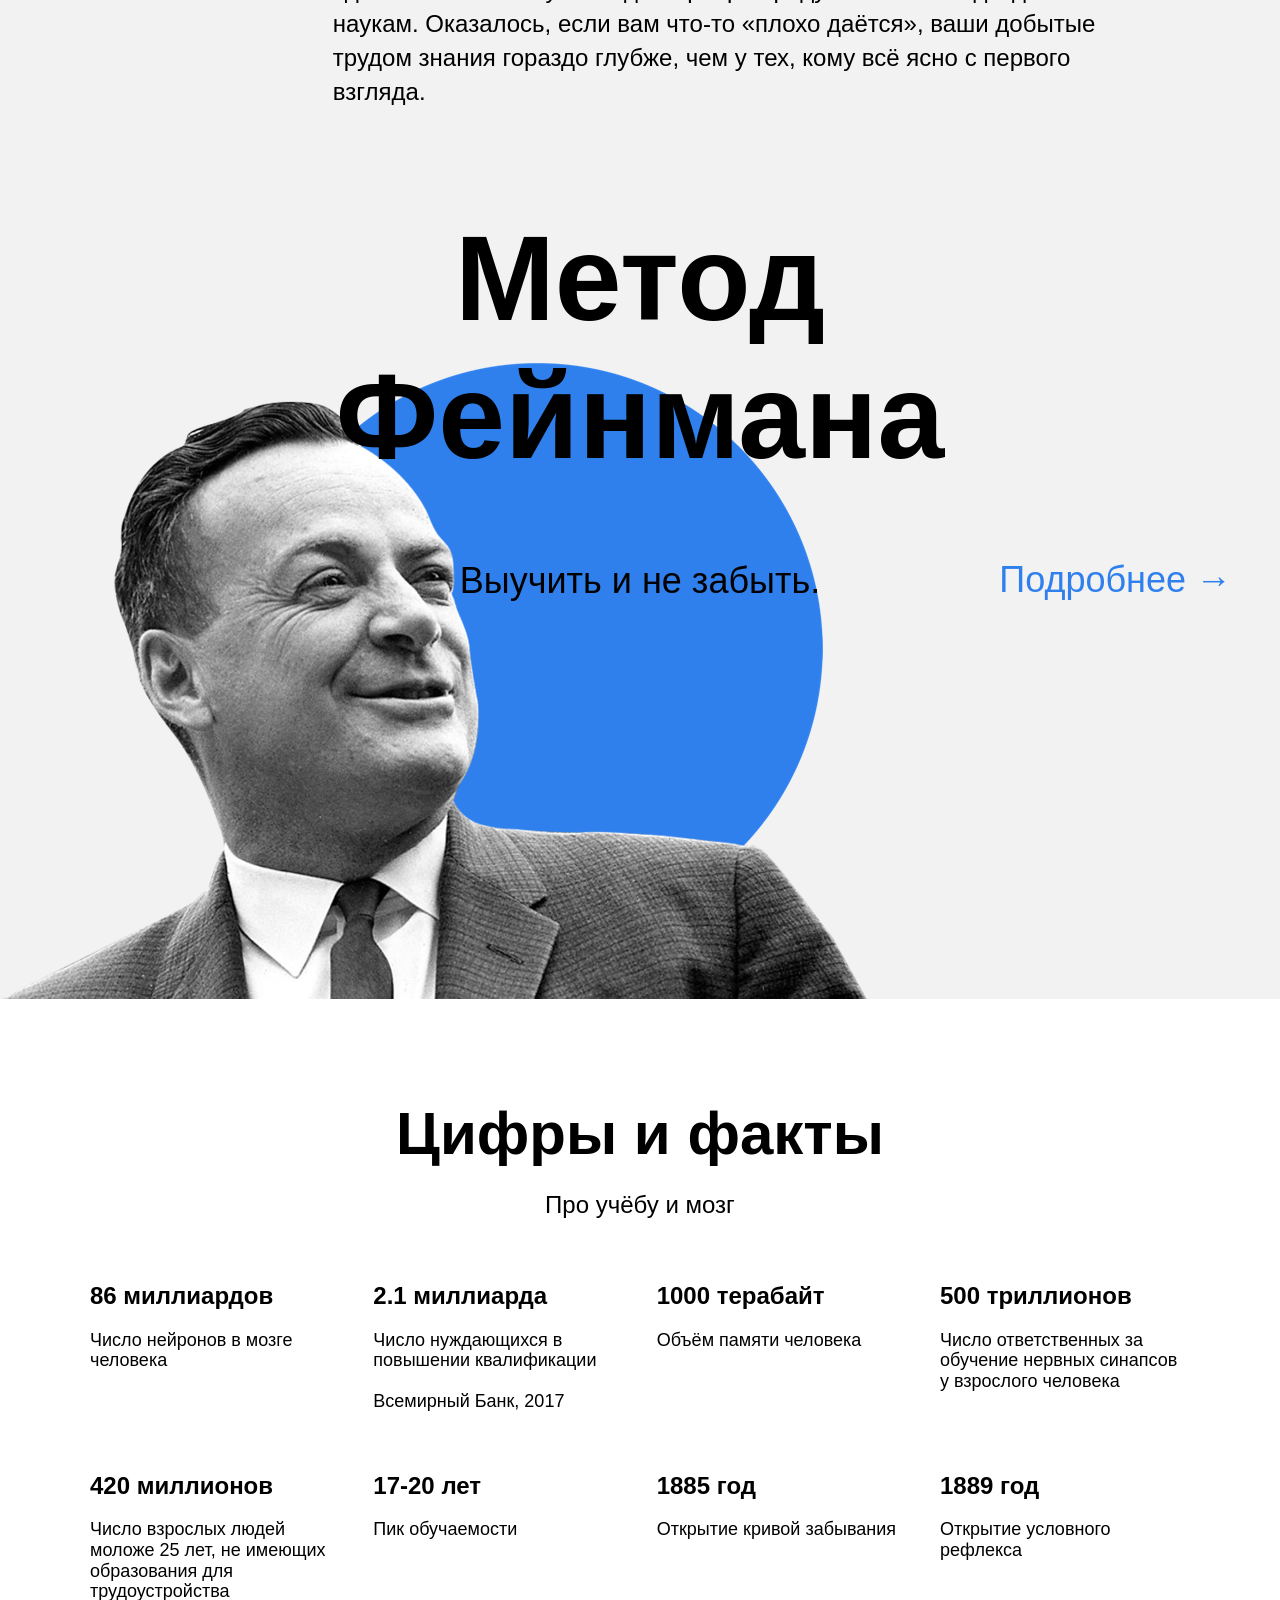
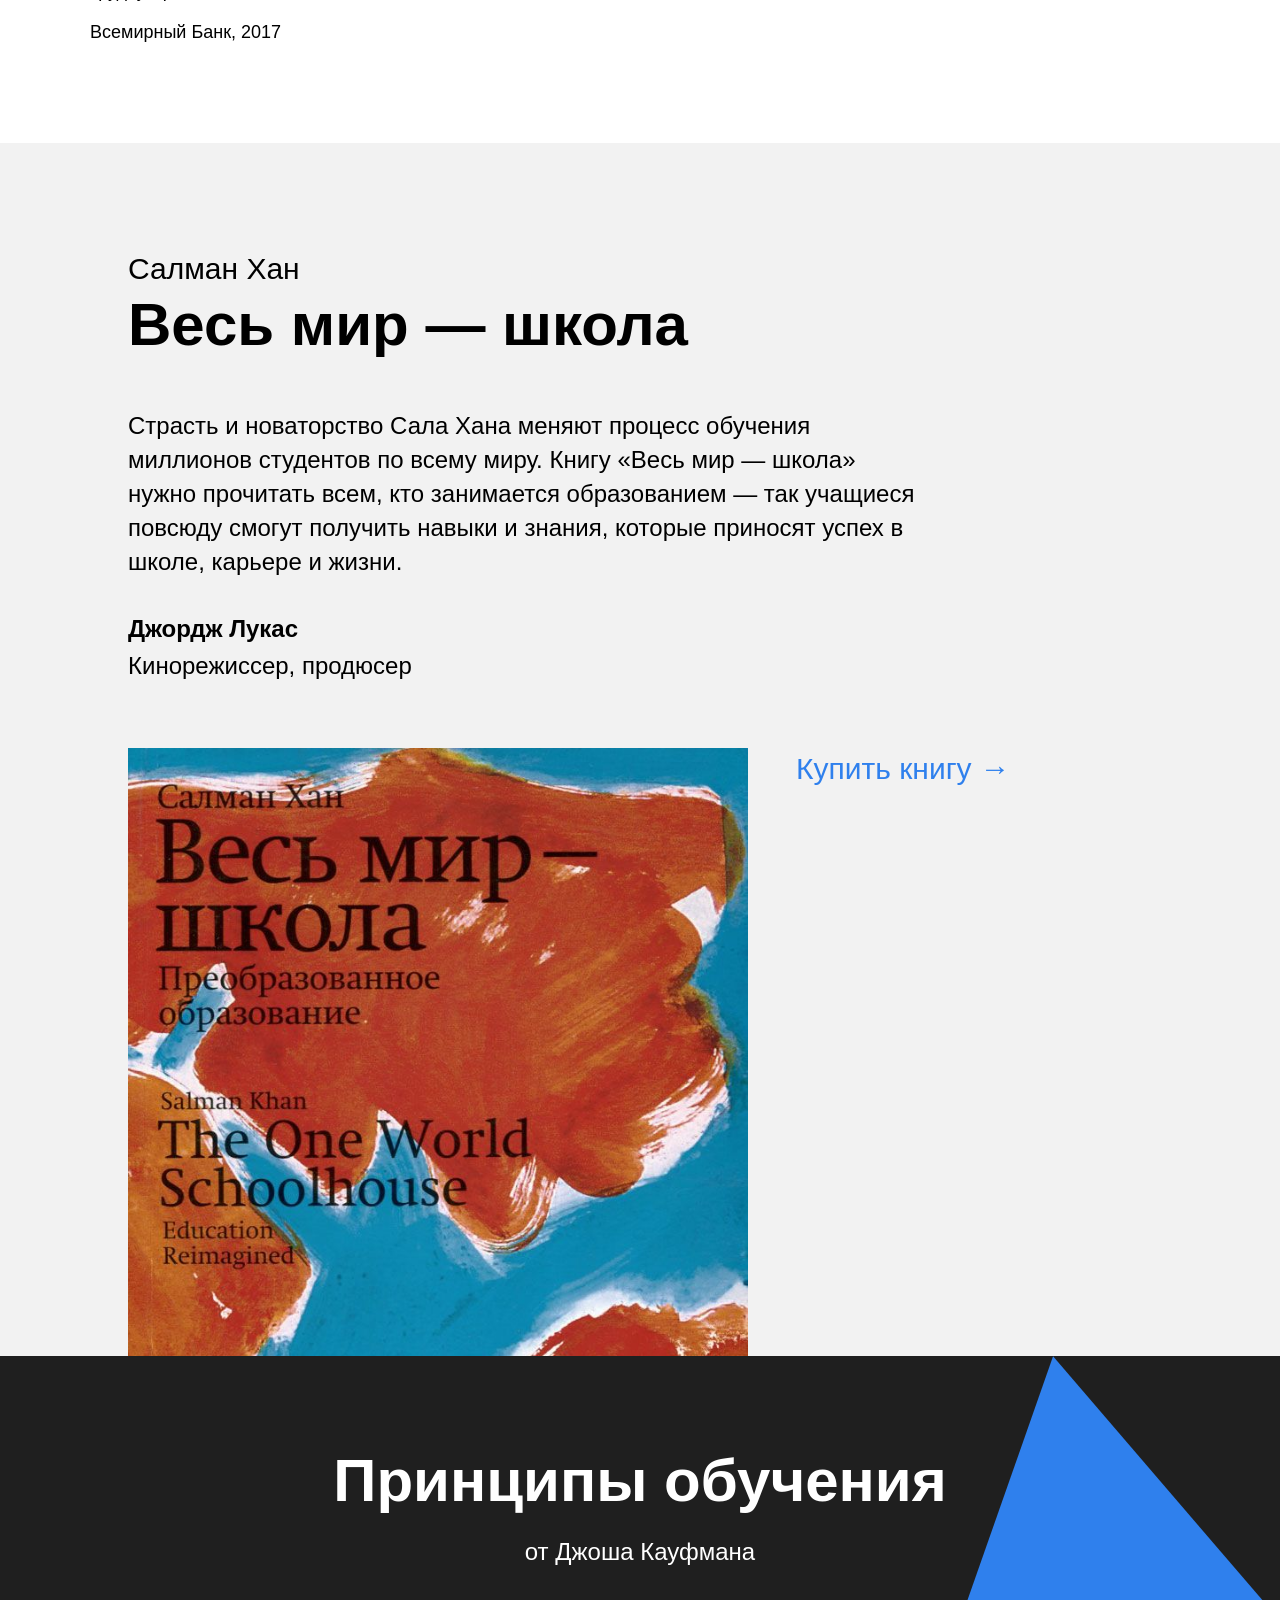
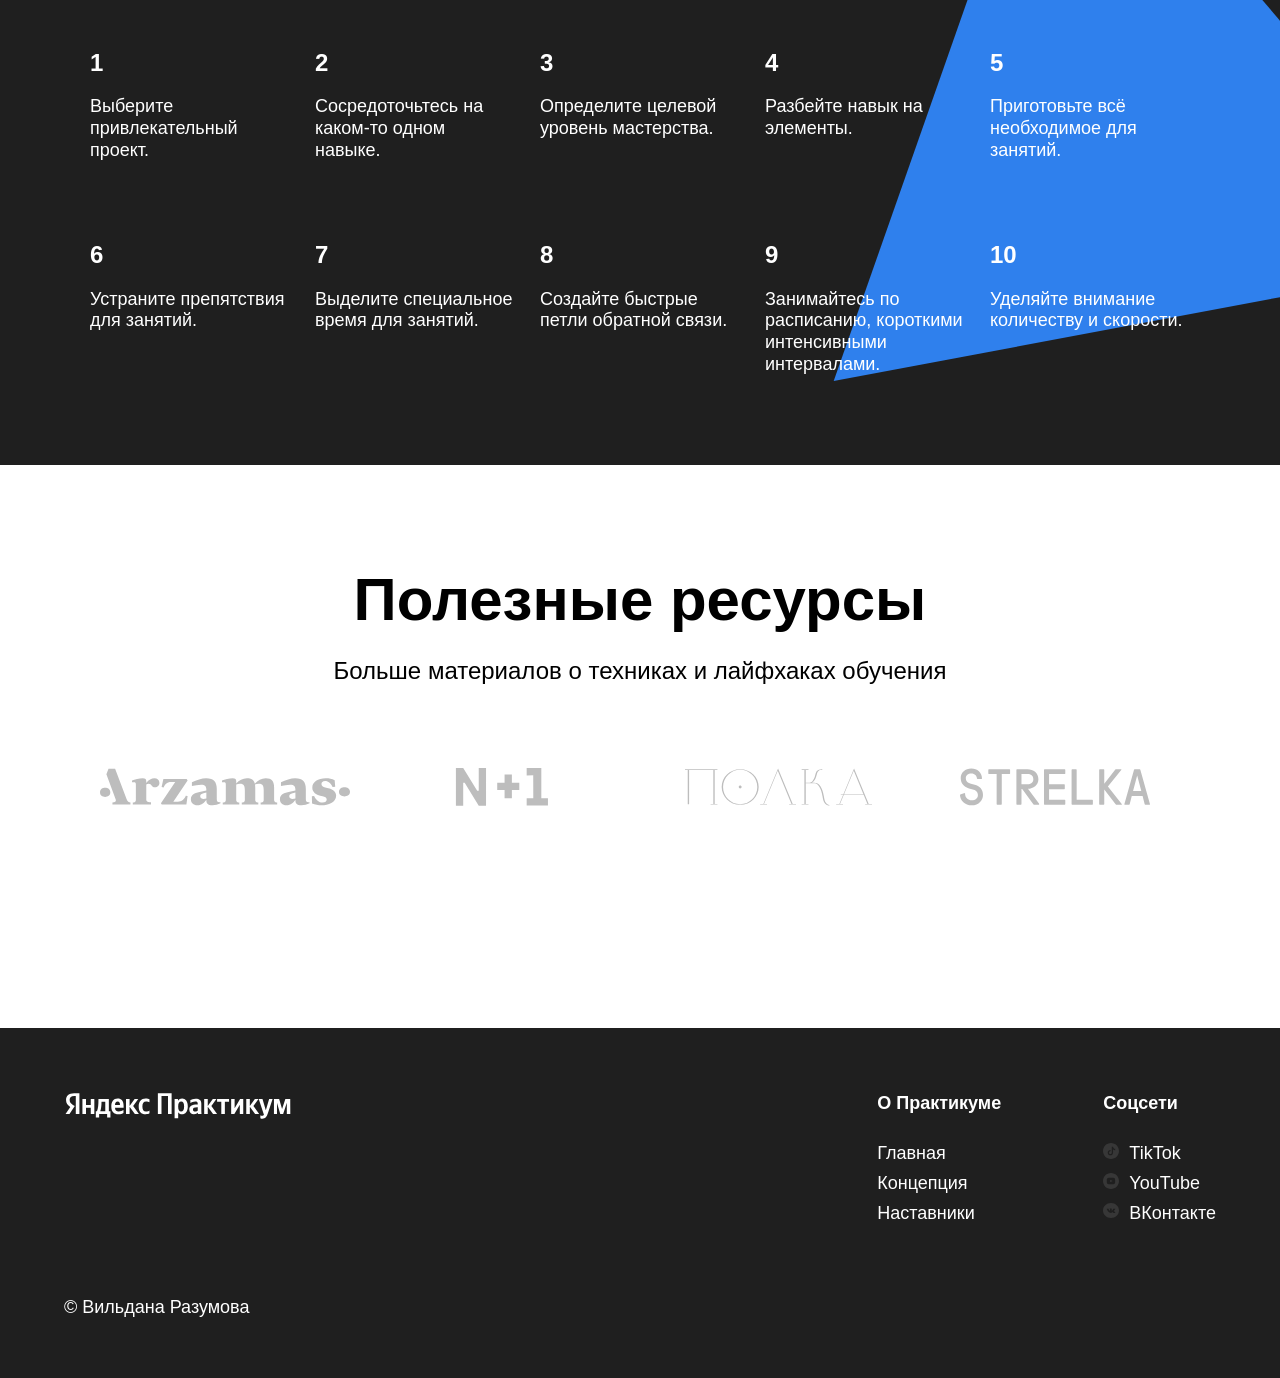
==== commit 5793b13b: "Правки3" ====
--- a/index.html
+++ b/index.html
@@ -3,7 +3,7 @@
 <head>
   <meta charset="UTF-8">
   <meta name="viewport" content="width=device-width, initial-scale=1.0">
-  <link rel="stylesheet" href="../pages/index.css">
+  <link rel="stylesheet" href="pages/index.css">
   <title>Научиться учиться</title>
 </head>
 <body>
@@ -40,27 +40,27 @@
         <ul class="cards">
           <li class="cards__item">
             <img class="cards__image" src="./images/techniques/cards-attention.png" alt="Книга">
-            <h2 class="cards__title">Два вида внимания</h2>
+            <h3 class="cards__title">Два вида внимания</h3>
             <p class="cards__description">Глубокие знания возникают, если чередовать сфокусированное и рассеянное мышление.</p>
           </li>
           <li class="cards__item">
             <img class="cards__image" src="./images/techniques/cards-recall.png" alt="Ангел">
-            <h2 class="cards__title">Recall</h2>
+            <h3 class="cards__title">Recall</h3>
             <p class="cards__description">Вспоминайте изученное — это позволит соединить разрозненные порции памяти.</p>
           </li>
           <li class="cards__item">
             <img class="cards__image" src="./images/techniques/cards-interliving.png" alt="Большой зал">
-            <h2 class="cards__title">Интерливинг</h2>
+            <h3 class="cards__title">Интерливинг</h3>
             <p class="cards__description">Изучайте несколько навыков одновременно, они обогащают друг друга.</p>
           </li>
           <li class="cards__item">
             <img class="cards__image" src="./images/techniques/cards-question.png" alt="Комната">
-            <h2 class="cards__title">Вопросы</h2>
+            <h3 class="cards__title">Вопросы</h3>
             <p class="cards__description">Слушая преподавателя, придумывайте хороший вопрос, который вас действительно волнует.</p>
           </li>
           <li class="cards__item">
             <img class="cards__image" src="./images/techniques/cards-competence.png" alt="Книги">
-            <h2 class="cards__title">Иллюзия компетентности</h2>
+            <h3 class="cards__title">Иллюзия компетентности</h3>
             <p class="cards__description">Повторите про себя, запишите, расскажите другу: вам только кажется, что вы владеете новой темой.</p>
           </li>
         </ul>
--- a/pages/index.css
+++ b/pages/index.css
@@ -8,7 +8,7 @@
 @import url(../blocks/header/__square-pic/header__square-pic.css);
 @import url(../blocks/header/__subtitle/header__subtitle.css);
 @import url(../blocks/header/__title/header__title.css);
-@import url(../blocks/header/logo/_place/_header/logo_place_header.css);
+
 
 
 /* Section_description */
@@ -43,7 +43,7 @@
 @import url(../blocks/footer/__column-heading/footer__column-heading.css);
 @import url(../blocks/footer/__column-link/footer__column-link.css);
 @import url(../blocks/footer/__column-links/footer__column-links.css);
-@import url(../blocks/footer/__column/_content_copyright/footer__column_content_copyright.css);
+@import url(../blocks/footer/__column/_content/footer__column_content_copyright.css);
 @import url(../blocks/footer/__social-icon/footer__social-icon.css);
 
 
@@ -55,8 +55,8 @@
 @import url(../blocks/khan/__book-container/khan__book-container.css);
 @import url(../blocks/khan/__book-pic/khan__book-pic.css);
 @import url(../blocks/khan/__buy-link/khan__buy-link.css);
-@import url(../blocks/khan/__quote/khan__quote-author-subline.css);
-@import url(../blocks/khan/__quote/khan__quote-author.css);
+@import url(../blocks/khan/__quote-author-subline/khan__quote-author-subline.css);
+@import url(../blocks/khan/__quote-author/khan__quote-author.css);
 @import url(../blocks/khan/__quote/khan__quote.css);
 @import url(../blocks/khan/__title/khan__title.css);
 
@@ -81,7 +81,6 @@
 
 /* Section_video*/
 
-@import url(../blocks/video/video.css);
 @import url(../blocks/video/__iframe/video__iframe.css);
 @import url(../blocks/video/__iframes/video__iframes.css);
 
@@ -144,10 +143,6 @@
 @import url(../blocks/two-columns/__span-accent/two-columns__span-accent.css);
 
 
-/* Video */
-
-@import url(../blocks/video/__iframe/video__iframe.css);
-@import url(../blocks/video/__iframes/video__iframes.css);
 
 
 
